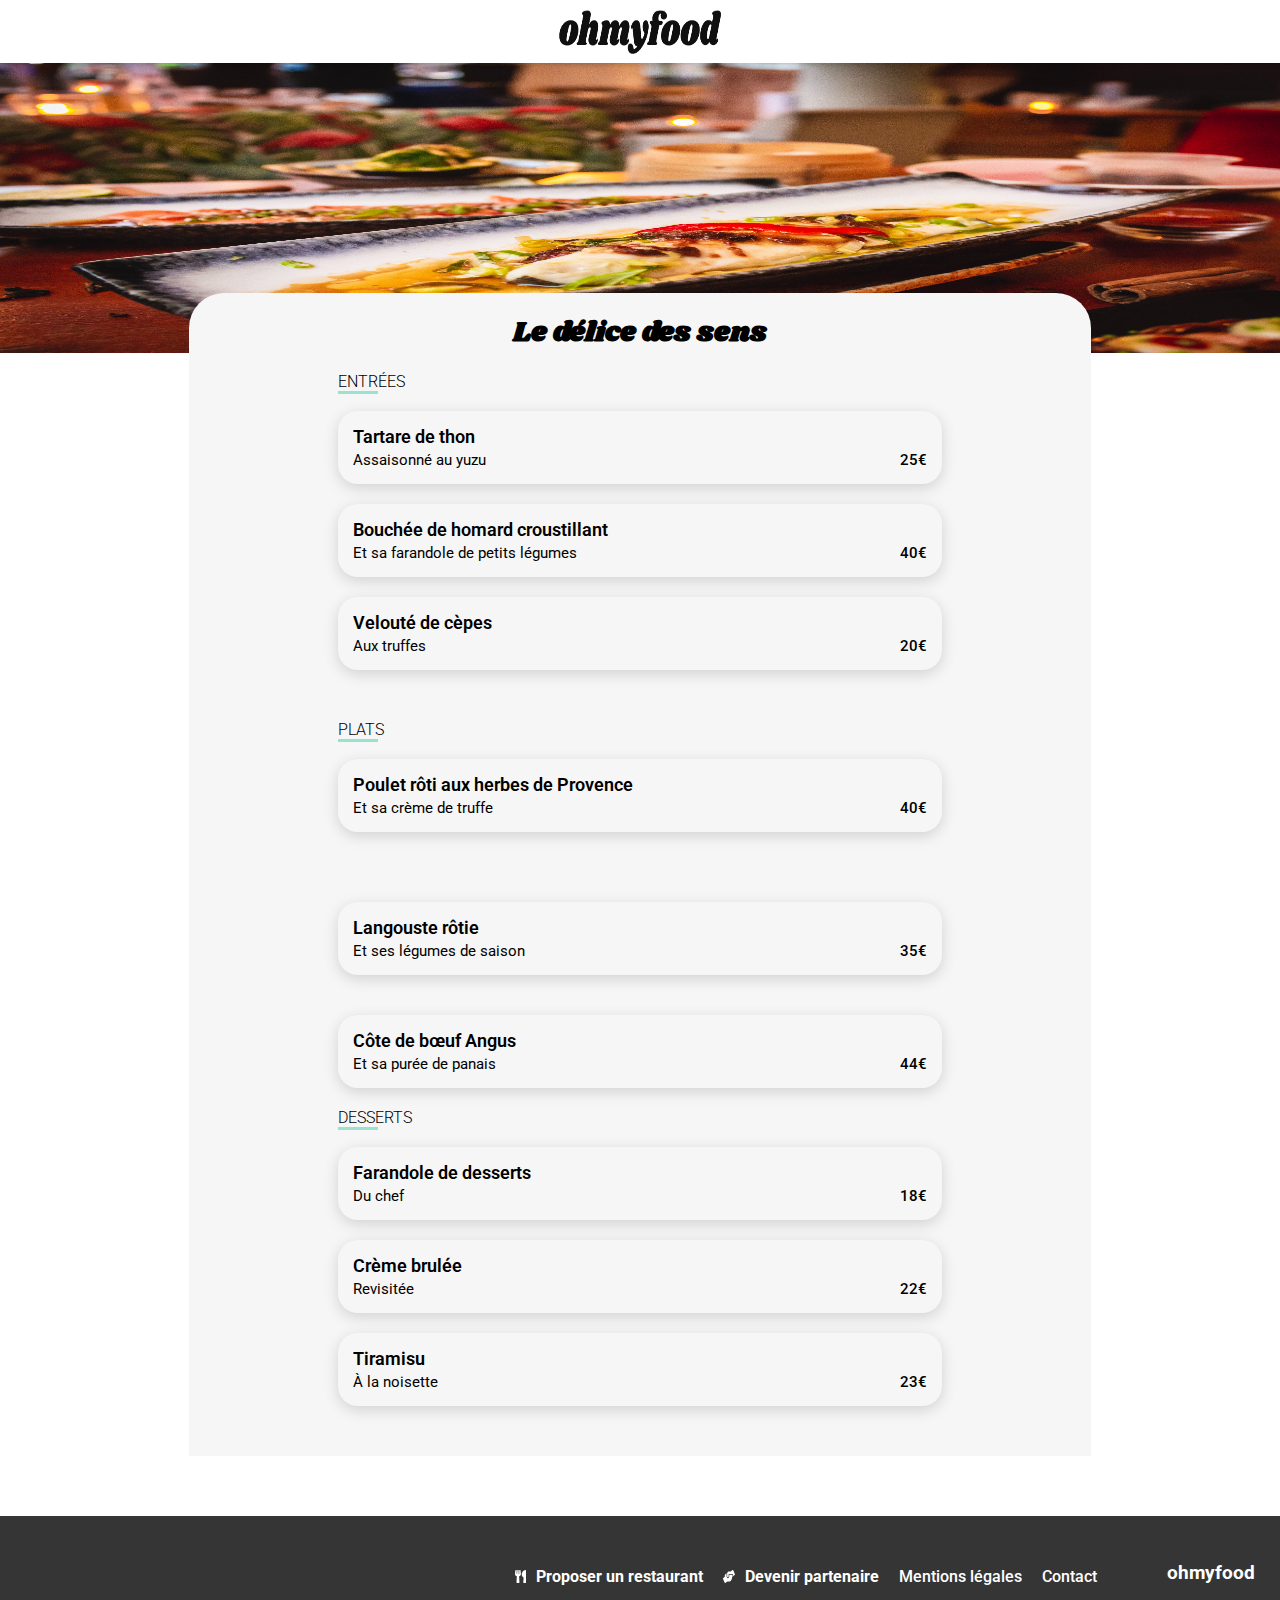
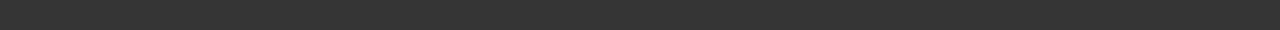
==== restaurants/delice.html @ f267571d "responsive retravaille" ====
<!DOCTYPE html>
<html lang="fr">
  <meta charset="UTF-8" />
  <meta name="viewport" content="width=device-width, initial-scale=1.0" />
  <link rel="preconnect" href="https://fonts.googleapis.com" />
  <link rel="preconnect" href="https://fonts.gstatic.com" crossorigin />
  <link
    href="https://fonts.googleapis.com/css2?family=Roboto:wght@300;400;700&display=swap"
    rel="stylesheet"
  />
  <link
    href="https://fonts.googleapis.com/css2?family=Inter:wght@700&display=swap"
    rel="stylesheet"
  />
  <link
    href="https://fonts.googleapis.com/css2?family=Shrikhand&display=swap"
    rel="stylesheet"
  />
  <link rel="stylesheet" href="https://cdnjs.cloudflare.com/ajax/libs/font-awesome/6.2.1/css/all.min.css" integrity="sha512-MV7K8+y+gLIBoVD59lQIYicR65iaqukzvf/nwasF0nqhPay5w/9lJmVM2hMDcnK1OnMGCdVK+iQrJ7lzPJQd1w==" crossorigin="anonymous" referrerpolicy="no-referrer" />
  <link rel="stylesheet" href="/sass/styles.css" />
  <title>Le délice des sens</title>

  <body>
    <div class="main-container">
      <header class="en-tete2">
        <a href="/index.html">
          <i class="fa-solid fa-arrow-left fa-sm"></i>
        </a>
        <img
          src="/Images-icones-textes/images/logo/ohmyfood.png"
          alt="Logo du site"
        />
      </header>


      <div class="localisation2">
        <img src="/Images-icones-textes/images/restaurants/louis-hansel-shotsoflouis-qNBGVyOCY8Q-unsplash.jpg" alt="belle assiete du menu"/>

      </div>

    

      <section class="fond-arrondi">
        <h1 class="gros-titre">
          Le délice des sens
          <i class="fa-regular fa-heart fa-sm coeur-vide"></i> 
          <i class="fa-solid fa-heart fa-sm coeur-rempli"></i> 
          
        </h1>
       
        <div class="entrees">
          <h2 class="menu">ENTRÉES</h2>
          <div class="rectangle2">
            <div class="sous-titre">
                Tartare de thon
            </div>
            <div class="description">
                Assaisonné au yuzu<span>25€</span>
            </div>
          </div>  
        

          <div class="rectangle2">
            <div class="sous-titre">
                Bouchée de homard croustillant
            </div>
            <div class="description">
                Et sa farandole de petits légumes<span>40€</span>
            </div>
          </div>
          

          <div class="rectangle2">
            <div class="sous-titre">
                Velouté de cèpes
            </div>
            <div class="description">
                Aux truffes<span>20€</span>
            </div>
          </div>
          
        </div>

          <div class="entrees">
            <h2 class="menu">PLATS</h2>
            <div class="rectangle2">
              <div class="sous-titre">
                Poulet rôti aux herbes de Provence
              </div>
                <div class="description">
                    Et sa crème de truffe<span>40€</span>
                </div>
              </div>
            </div>
      
            <div class="rectangle2">
              <div class="sous-titre">
                Langouste rôtie
              </div>
              <div class="description">
                Et ses légumes de saison<span>35€</span>
              </div>
            </div>
            
      
            <div class="rectangle2">
              <div class="sous-titre">
                Côte de bœuf Angus
              </div>
              <div class="description">
                Et sa purée de panais<span>44€</span>
              </div>
            </div>
                  
         


          <div class="entrees">
            <h2 class="menu">DESSERTS</h2>
            <div class="rectangle2">
              <div class="sous-titre">
                Farandole de desserts
              </div>
              <div class="description">
                Du chef<span>18€</span>
              </div>
            </div>
            
      
            <div class="rectangle2">
              <div class="sous-titre">
                Crème brulée
              </div>
              <div class="description">
                Revisitée<span>22€</span>
              </div>
            </div>
            
      
            <div class="rectangle2">
              <div class="sous-titre">
                Tiramisu
              </div>
              <div class="description">
                À la noisette<span>23€</span>
              </div>
            </div>
          </div>
      
          
      
      
      
        </section>
        <footer>
          <h3>ohmyfood</h3>
          <ul>
            <li>
              <img src="/Images-icones-textes/icones/couverts.svg">
              <b>Proposer un restaurant</b>
      
            </li>
            <li>
              <img src="/Images-icones-textes/icones/poigneeDeMain.svg">
            <b> Devenir partenaire</b>
            </li>
            <li>Mentions légales</li>
            <li>Contact</li>
      
          </ul>
        </footer>
    </div>
  
  </body>
</html>
---- sass/styles.css ----
.main-container {
  display: flex;
  width: 100%;
  box-sizing: border-box;
  flex-wrap: wrap;
  margin: 0px;
  padding: 0px;
  text-decoration: none;
}

body {
  display: flex;
  justify-content: center;
  margin: 0px;
  padding: 0px;
  text-decoration: none;
}

.en-tete {
  display: flex;
  align-items: center;
  height: 63px;
  width: 100%;
  position: relative;
  justify-content: center;
  box-shadow: 0px 2px 4px 0px rgba(0, 0, 0, 0.15);
}
.en-tete img {
  width: 162px;
  height: 44px;
  padding: 0px;
}

.localisation {
  display: flex;
  justify-content: center;
  align-items: center;
  height: 50px;
  width: 100%;
  background-color: #eaeaea;
  gap: 17px;
  font-size: 16px;
  font-weight: 500;
  font-family: "Roboto", sans-serif;
}
.localisation img {
  width: 12px;
  height: 16px;
  align-items: center;
}

.exploration {
  display: flex;
  justify-content: center;
  align-items: center;
  flex-direction: column;
  text-align: center;
  width: 100%;
  height: 290px;
  background-color: #f6f6f6;
  font-family: "Roboto", sans-serif;
}
.exploration h1 {
  font-size: 24px;
  font-weight: 700;
  font-family: "Roboto", sans-serif;
  margin: 0px;
}
.exploration p {
  font-size: 18px;
  margin-top: 15px;
  color: #353535;
  font-weight: 300;
}

.button {
  height: 50px;
  border-radius: 25px;
  background: linear-gradient(193deg, #9356DC -11.44%, #FF79DA 123.93%);
  color: white;
  font-size: 16px;
  font-style: normal;
  font-weight: 500;
  font-family: "Roboto", sans-serif;
  text-decoration: none;
  box-shadow: 0px 4px 10px 0px rgba(0, 0, 0, 0.25);
  display: flex;
  justify-content: center;
  align-items: center;
  width: 218px;
  margin-top: 16px;
  transition: background 2s;
}
.button:hover {
  background: linear-gradient(0deg, rgba(255, 255, 255, 0.15) 0%, rgba(255, 255, 255, 0.15) 100%), linear-gradient(201deg, #9356DC -5.2%, #FF79DA 110.74%);
}

.fonctionnement {
  display: flex;
  height: 375px;
  width: 100%;
  flex-direction: column;
  padding: 0px 30px;
  gap: 30px;
  position: relative;
}
.fonctionnement .fonctionnement.h1 {
  font-size: 24px;
  font-weight: 700;
  font-family: "Roboto", sans-serif;
  height: 30px;
}

.position {
  display: flex;
  flex-direction: column;
  left: 0px;
  position: relative;
}

.rectangle {
  display: flex;
  align-items: center;
  background-color: #f6f6f6;
  border-radius: 20px;
  box-shadow: 0px 4px 15px 0px rgba(0, 0, 0, 0.15);
  font-family: "Roboto", sans-serif;
  width: 100%;
  height: 72.4px;
  margin-bottom: 20px;
  box-sizing: border-box;
  margin-left: 0px;
  font-size: 16px;
  font-weight: 500;
}
.rectangle .pastille {
  display: flex;
  background: #9356dc;
  width: 24px;
  height: 24px;
  border-radius: 99px;
  color: #f6f6f6;
  font-family: "Roboto", sans-serif;
  font-size: 14px;
  font-weight: 500;
  align-items: center;
  justify-content: center;
  transform: translate(-10px, 0px);
}
.rectangle .petiteIcone {
  display: flex;
  margin: 0px 25px;
  gap: 25px;
}

.restaurant {
  background-color: #f6f6f6;
  width: 100%;
  padding: 0px 30px;
  flex-direction: column;
  display: flex;
  text-decoration: none;
}
.restaurant h1 {
  font-size: 24px;
  font-weight: 700;
  font-family: "Roboto", sans-serif;
}

.positionCadre {
  display: flex;
  justify-content: space-between;
  margin-bottom: 20px;
  flex-direction: column;
  gap: 30px;
}

.cadre {
  background-color: white;
  border-radius: 15px;
  width: 100%;
  height: 271px;
  position: relative;
}
.cadre img {
  width: 100%;
  height: 200px;
  border-top-left-radius: 20px;
  border-top-right-radius: 20px;
  object-fit: cover;
}
.cadre .conteneur {
  display: flex;
  flex-direction: column;
  width: 100%;
  margin-left: 20px;
  padding: 0px;
  text-decoration: none;
}
.cadre .conteneur .conteneurTitre {
  font-family: "Roboto", sans-serif;
  font-size: 18px;
  font-weight: 700;
  display: flex;
  margin: 0px;
  padding-top: 10px;
  width: 100%;
  text-decoration: none;
}
.cadre .conteneur .conteneurTexte {
  display: flex;
  margin: 0px;
  font-family: "Roboto", sans-serif;
  font-size: 17px;
  font-weight: 300;
}
.cadre .etiquette {
  display: flex;
  background-color: #99E2D0;
  color: #008766;
  font-family: "Roboto", sans-serif;
  font-size: 14px;
  font-weight: 500;
  width: 80px;
  height: 29px;
  box-shadow: 0px 2px 4px 0px rgba(0, 0, 0, 0.15);
  right: 12px;
  top: 12px;
  justify-content: center;
  align-items: center;
  position: absolute;
}

.i {
  position: absolute;
}

.fa-heart.fa-regular {
  color: #353535;
  position: relative;
  display: flex;
  justify-content: flex-end;
  align-items: center;
  top: 30px;
  right: 60px;
}

.fa-heart.fa-solid {
  color: rgb(255, 0, 183);
  position: relative;
  display: flex;
  justify-content: flex-end;
  align-items: center;
  top: 30px;
  right: 60px;
}

footer {
  background-color: #353535;
  width: 100%;
  color: white;
  font-family: "Roboto", sans-serif;
  padding: 0px 25px 22px 25px;
  display: flex;
  flex-direction: column;
  align-items: flex-start;
}

ul {
  list-style: none;
  padding-left: 0px;
  font-size: 16px;
  font-weight: 500;
  width: 100%;
  margin: 0px;
}

footer__h3 {
  font-family: "Shrikhand";
  font-size: 18px;
  font-weight: 400;
  width: 100%;
  margin-top: 15px;
  margin-bottom: 10px;
}

li {
  display: flex;
  padding-top: 7px;
  gap: 10px;
}

.localisation2 {
  display: flex;
  width: 100%;
}
.localisation2 img {
  height: 290px;
  width: 100%;
}

.en-tete2 {
  display: flex;
  align-items: center;
  justify-content: center;
  height: 63px;
  width: 100%;
  position: relative;
  box-shadow: 0px 2px 4px 0px rgba(0, 0, 0, 0.15);
}
.en-tete2 img {
  width: 162px;
  height: 44px;
  padding: 0px;
}

.fa-arrow-left {
  display: inline-flex;
  color: #353535;
  position: absolute;
  left: 25px;
}

.fond-arrondi {
  display: flex;
  flex-direction: column;
  justify-content: center;
  background-color: #f6f6f6;
  border-top-left-radius: 35px;
  border-top-right-radius: 35px;
  top: -60px;
  width: 100%;
  position: relative;
  padding: 0px 17px;
}
.fond-arrondi .gros-titre {
  display: flex;
  font-family: "Shrikhand", serif;
  font-size: 28px;
  flex-direction: row;
}

.entrees {
  margin-bottom: 30px;
}

.menu {
  color: black;
  font-family: "Roboto", sans-serif;
  font-size: 16px;
  font-weight: 300;
  display: inline;
  gap: 10px;
}
.menu::after {
  content: "";
  display: block;
  position: absolute;
  width: 40px;
  height: 3px;
  background: #99e2d0;
}

.sous-titre {
  font-family: "Roboto", sans-serif;
  font-size: 18px;
  font-weight: 600;
  text-overflow: ellipsis;
  white-space: nowrap;
  overflow: hidden;
}

.description {
  display: flex;
  text-overflow: ellipsis;
  white-space: nowrap;
  font-size: 15.043px;
  font-family: "Roboto", sans-serif;
  font-weight: 400;
  justify-content: space-between;
}
.description span {
  display: flex;
  font-weight: 500;
}

.rectangle2 {
  display: flex;
  background-color: #f6f6f6;
  border-radius: 20px;
  box-shadow: 0px 4px 15px 0px rgba(0, 0, 0, 0.15);
  font-family: "Roboto", sans-serif;
  width: 100%;
  height: 73px;
  margin-bottom: 20px;
  box-sizing: border-box;
  padding: 15px;
  flex-direction: column;
  margin-top: 20px;
  justify-content: space-between;
}
@media screen and (min-width: 768px) and (max-width: 1440px) {
  .rectangle2 {
    width: 604px;
  }
}
.rectangle2:active + .progress {
  transform: scaleX(1);
}

.progress {
  width: 100px;
  height: 73px;
  border: 1px solid black;
  color: #99E2D0;
  transform: scaleX(0);
}

/* test */
.rectangle3 {
  display: flex;
  background-color: #f6f6f6;
  border-radius: 20px;
  box-shadow: 0px 4px 15px 0px rgba(0, 0, 0, 0.15);
  font-family: "Roboto", sans-serif;
  width: 100%;
  height: 73px;
  margin-bottom: 20px;
  box-sizing: border-box;
  padding: 15px;
  flex-direction: column;
  margin-top: 20px;
  justify-content: space-between;
}
@media screen and (min-width: 768px) and (max-width: 1440px) {
  .rectangle3 {
    width: 604px;
  }
}

.progress {
  width: 100px;
  height: 73px;
  border: 1px solid black;
  color: #99E2D0;
}

.sous-titre2 {
  font-family: "Roboto", sans-serif;
  font-size: 18px;
  font-weight: 600;
  text-overflow: ellipsis;
  white-space: nowrap;
  overflow: hidden;
}

.description2 {
  display: flex;
  text-overflow: ellipsis;
  white-space: nowrap;
  font-size: 15.043px;
  font-family: "Roboto", sans-serif;
  font-weight: 400;
  justify-content: space-between;
}
.description2 span {
  display: flex;
  font-weight: 500;
}

/*..........Le responsive.............*/
@media screen and (min-width: 768px) {
  .exploration {
    height: 220px;
  }
  .fonctionnement {
    height: 298px;
    padding: 20px 80px;
    flex-direction: column;
  }
  .fonctionnement .fonctionnement.h1 {
    padding-left: 80px;
  }
  .position {
    flex-direction: row;
    gap: 50px;
    flex-wrap: nowrap;
    top: 120px;
    position: absolute;
    padding-left: 80px;
  }
  .petiteIcone {
    flex-wrap: nowrap;
  }
  .restaurant {
    padding: 0px 120px;
  }
  .positionCadre {
    flex-direction: row;
    flex-wrap: wrap;
    width: 100%;
    gap: 30px;
  }
  .cadre {
    width: 450px;
  }
  footer {
    height: 54px;
    flex-direction: row-reverse;
    padding: 30px 25px;
    justify-content: flex-end;
    align-items: center;
    gap: 50px;
  }
  ul {
    display: flex;
    justify-content: flex-end;
    align-content: stretch;
  }
  li {
    gap: 10px;
    justify-content: space-around;
    margin-right: 20px;
  }
}
@media screen and (min-width: 1201px) {
  .fonctionnement {
    height: 220px;
    padding: 20px 120px;
  }
  .rectangle {
    width: 360px;
  }
  .position {
    padding-left: 120px;
  }
}
/*_-_-_-_-_-_-_-_-_le responsive des restaurants_-_-_-_-_-_-_-_-*/
@media screen and (min-width: 768px) {
  .fond-arrondi {
    width: 1055px;
    margin: 0px 189px;
    align-items: center;
  }
}
/*-_-_-_-_-_-_-_-Loader_-_-_-_-_-_-_-_-_-_-_-_-_-_-_-_*/
.loader-container {
  border-radius: 5px;
  background: #333;
  width: 400px;
  height: 400px;
  margin: 100px auto 0;
  display: flex;
  justify-content: center;
  align-items: center;
}

.loader {
  display: block;
  position: absolute;
  width: 250px;
  height: 250px;
  border-radius: 50%;
  border: 7px solid transparent;
  border-top-color: #9356DC;
  animation: spin 2s linear infinite;
}

.loader::before, .loader::after {
  content: "";
  position: absolute;
  border-radius: 50%;
  border: 7px solid transparent;
}

.loader::before {
  top: 10px;
  left: 10px;
  right: 10px;
  bottom: 10px;
  border-top-color: #FF79DA;
  animation: spin 3s linear infinite;
}

.loader::after {
  top: 25px;
  left: 25px;
  right: 25px;
  bottom: 25px;
  border-top-color: #f6f6f6;
  animation: spin 1.5s linear infinite;
}

@keyframes spin {
  0% {
    transform: rotate(0deg);
  }
  100% {
    transform: rotate(360deg);
  }
}/*# sourceMappingURL=styles.css.map */
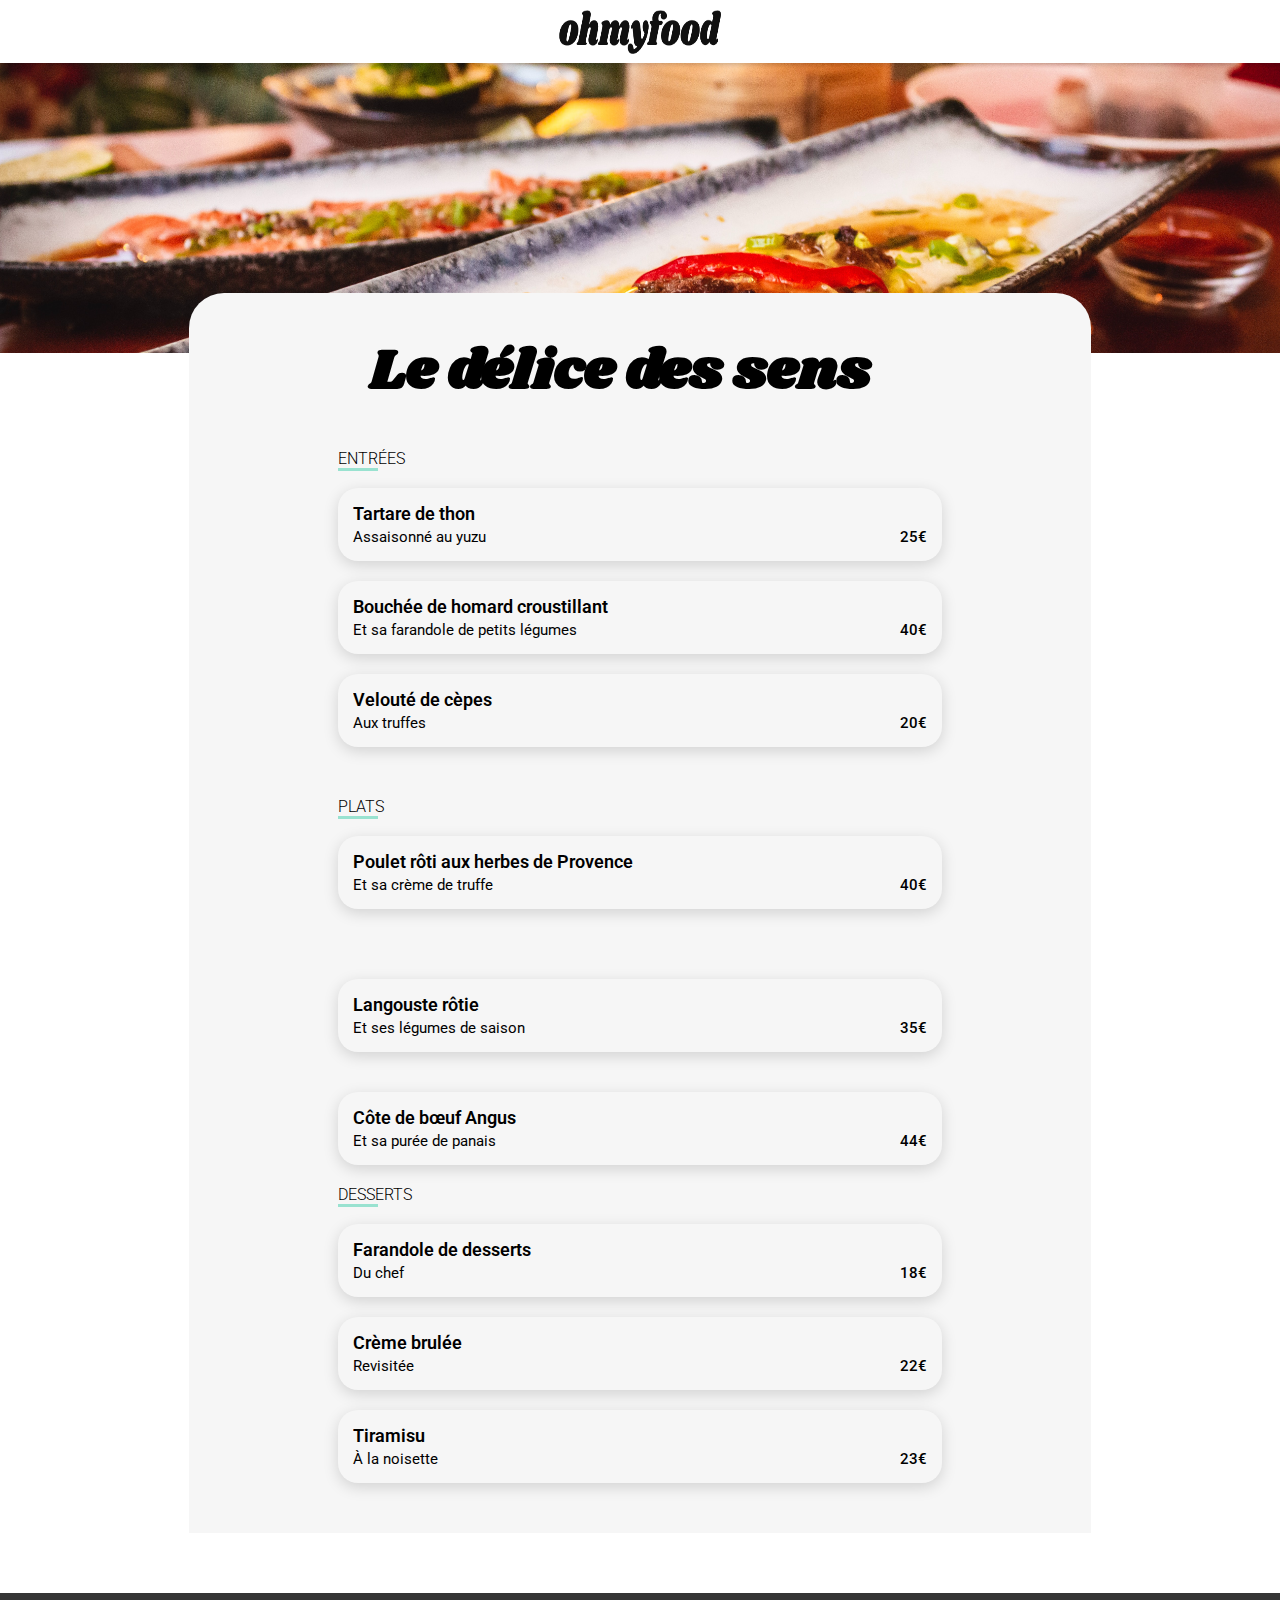
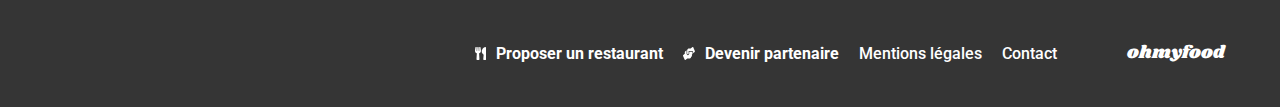
==== commit 69cff116: "loader fonctionne" ====
--- a/restaurants/delice.html
+++ b/restaurants/delice.html
@@ -17,7 +17,7 @@
     rel="stylesheet"
   />
   <link rel="stylesheet" href="https://cdnjs.cloudflare.com/ajax/libs/font-awesome/6.2.1/css/all.min.css" integrity="sha512-MV7K8+y+gLIBoVD59lQIYicR65iaqukzvf/nwasF0nqhPay5w/9lJmVM2hMDcnK1OnMGCdVK+iQrJ7lzPJQd1w==" crossorigin="anonymous" referrerpolicy="no-referrer" />
-  <link rel="stylesheet" href="/sass/styles.css" />
+  <link rel="stylesheet" href="../css/styles.css" />
   <title>Le délice des sens</title>
 
   <body>
@@ -41,12 +41,12 @@
     
 
       <section class="fond-arrondi">
-        <h1 class="gros-titre">
-          Le délice des sens
-          <i class="fa-regular fa-heart fa-sm coeur-vide"></i> 
-          <i class="fa-solid fa-heart fa-sm coeur-rempli"></i> 
-          
-        </h1>
+        
+        <div class="gros-titre">
+          <h1>Le délice des sens</h1>
+          <i class="fa-regular fa-heart fa-sm"></i> 
+          <i class="fa-solid fa-heart fa-sm"></i>          
+        </div>
        
         <div class="entrees">
           <h2 class="menu">ENTRÉES</h2>
--- a/css/styles.css
+++ b/css/styles.css
@@ -0,0 +1,655 @@
+@charset "UTF-8";
+.main-container {
+  display: flex;
+  width: 100%;
+  box-sizing: border-box;
+  flex-wrap: wrap;
+  margin: 0px;
+  padding: 0px;
+}
+
+body {
+  display: flex;
+  justify-content: center;
+  margin: 0px;
+  padding: 0px;
+}
+
+a {
+  text-decoration: none;
+}
+
+/*-_-_-_-_-_-_-_page d'accueil-_-_-_-_-_-_-_-_-_*/
+/********Section du logo********/
+.en-tete {
+  display: flex;
+  align-items: center;
+  height: 63px;
+  width: 100%;
+  position: relative;
+  justify-content: center;
+  box-shadow: 0px 2px 4px 0px rgba(0, 0, 0, 0.15);
+}
+.en-tete img {
+  width: 162px;
+  height: 44px;
+  padding: 0px;
+}
+
+/******Section de la localisation********/
+.localisation {
+  display: flex;
+  justify-content: center;
+  align-items: center;
+  height: 50px;
+  width: 100%;
+  background-color: #eaeaea;
+  gap: 17px;
+  font-size: 16px;
+  font-weight: 500;
+  font-family: "Roboto", sans-serif;
+}
+.localisation img {
+  width: 12px;
+  height: 16px;
+  align-items: center;
+}
+
+/******Section de la réservation des menu**********/
+.exploration {
+  display: flex;
+  justify-content: center;
+  align-items: center;
+  flex-direction: column;
+  text-align: center;
+  width: 100%;
+  height: 290px;
+  background-color: #f6f6f6;
+  font-family: "Roboto", sans-serif;
+}
+.exploration h1 {
+  font-size: 24px;
+  font-weight: 700;
+  font-family: "Roboto", sans-serif;
+  margin: 0px;
+}
+.exploration p {
+  font-size: 18px;
+  margin-top: 15px;
+  color: #353535;
+  font-weight: 300;
+}
+
+.button {
+  height: 50px;
+  border-radius: 25px;
+  background: linear-gradient(193deg, #9356DC -11.44%, #FF79DA 123.93%);
+  color: white;
+  font-size: 16px;
+  font-style: normal;
+  font-weight: 500;
+  font-family: "Roboto", sans-serif;
+  text-decoration: none;
+  box-shadow: 0px 4px 10px 0px rgba(0, 0, 0, 0.25);
+  display: flex;
+  justify-content: center;
+  align-items: center;
+  width: 218px;
+  margin-top: 16px;
+  transition: background 2s;
+}
+.button:hover {
+  background: linear-gradient(0deg, rgba(255, 255, 255, 0.15) 0%, rgba(255, 255, 255, 0.15) 100%), linear-gradient(201deg, #9356DC -5.2%, #FF79DA 110.74%);
+}
+
+/********Section pour le fonctionnement*********/
+.fonctionnement {
+  display: flex;
+  height: 375px;
+  width: 100%;
+  flex-direction: column;
+  padding: 0px 30px;
+  gap: 30px;
+  position: relative;
+}
+.fonctionnement .fonctionnement.h1 {
+  font-size: 24px;
+  font-weight: 700;
+  font-family: "Roboto", sans-serif;
+  height: 30px;
+}
+
+.position {
+  display: flex;
+  flex-direction: column;
+  left: 0px;
+  position: relative;
+}
+
+.rectangle {
+  display: flex;
+  align-items: center;
+  background-color: #f6f6f6;
+  border-radius: 20px;
+  box-shadow: 0px 4px 15px 0px rgba(0, 0, 0, 0.15);
+  font-family: "Roboto", sans-serif;
+  width: 100%;
+  height: 72.4px;
+  margin-bottom: 20px;
+  box-sizing: border-box;
+  margin-left: 0px;
+  font-size: 16px;
+  font-weight: 500;
+}
+.rectangle .pastille {
+  display: flex;
+  background: #9356dc;
+  width: 24px;
+  height: 24px;
+  border-radius: 99px;
+  color: #f6f6f6;
+  font-family: "Roboto", sans-serif;
+  font-size: 14px;
+  font-weight: 500;
+  align-items: center;
+  justify-content: center;
+  transform: translate(-10px, 0px);
+}
+.rectangle .petiteIcone {
+  display: flex;
+  margin: 0px 25px;
+  gap: 25px;
+}
+
+/******Section de la presentation des différents restaurants***********/
+.restaurant {
+  background-color: #f6f6f6;
+  width: 100%;
+  padding: 0px 30px;
+  flex-direction: column;
+  display: flex;
+  text-decoration: none;
+  justify-items: center;
+}
+.restaurant h1 {
+  font-size: 24px;
+  font-weight: 700;
+  font-family: "Roboto", sans-serif;
+}
+
+.positionCadre {
+  display: flex;
+  justify-content: space-between;
+  margin-bottom: 20px;
+  flex-direction: column;
+  gap: 30px;
+}
+
+.cadre {
+  background-color: white;
+  border-radius: 15px;
+  width: 100%;
+  height: 271px;
+  position: relative;
+  justify-content: center;
+}
+.cadre img {
+  width: 100%;
+  height: 200px;
+  border-top-left-radius: 20px;
+  border-top-right-radius: 20px;
+  object-fit: cover;
+}
+.cadre .conteneur {
+  display: flex;
+  flex-direction: column;
+  width: 100%;
+  margin-left: 20px;
+  padding: 0px;
+  text-decoration: none;
+}
+.cadre .conteneur .conteneurTitre {
+  font-family: "Roboto", sans-serif;
+  font-size: 18px;
+  font-weight: 700;
+  display: flex;
+  margin: 0px;
+  padding-top: 10px;
+  width: 100%;
+  text-decoration: none;
+}
+.cadre .conteneur .conteneurTexte {
+  display: flex;
+  margin: 0px;
+  font-family: "Roboto", sans-serif;
+  font-size: 17px;
+  font-weight: 300;
+}
+.cadre .etiquette {
+  display: flex;
+  background-color: #99E2D0;
+  color: #008766;
+  font-family: "Roboto", sans-serif;
+  font-size: 14px;
+  font-weight: 500;
+  width: 80px;
+  height: 29px;
+  box-shadow: 0px 2px 4px 0px rgba(0, 0, 0, 0.15);
+  right: 12px;
+  top: 12px;
+  justify-content: center;
+  align-items: center;
+  position: absolute;
+}
+
+.fa-heart.fa-regular {
+  color: #353535;
+  position: relative;
+  display: flex;
+  justify-content: flex-end;
+  align-items: center;
+  top: 30px;
+  right: 60px;
+}
+
+.fa-heart.fa-solid {
+  position: relative;
+  display: flex;
+  justify-content: flex-end;
+  align-items: center;
+  top: 30px;
+  right: 60px;
+  opacity: 0;
+  transition: all 2s;
+}
+.fa-heart.fa-solid:hover {
+  opacity: 1;
+  color: transparent;
+  background-clip: text;
+}
+
+/*****************************Pied de page************************************/
+footer {
+  background-color: #353535;
+  width: 100%;
+  color: white;
+  font-family: "Roboto", sans-serif;
+  padding: 0px 25px 22px 25px;
+  display: flex;
+  flex-direction: column;
+  align-items: flex-start;
+}
+footer h3 {
+  font-family: "Shrikhand", serif;
+  font-size: 18px;
+  font-weight: 400;
+  width: 100%;
+  margin-top: 15px;
+  margin-bottom: 10px;
+}
+
+ul {
+  list-style: none;
+  padding-left: 0px;
+  font-size: 16px;
+  font-weight: 500;
+  width: 100%;
+  margin: 0px;
+}
+
+li {
+  display: flex;
+  padding-top: 7px;
+  gap: 10px;
+}
+
+/* -_-_-_-_-_ Les pages des restaurants _-_-_-_-_-_-_-_-_*/
+.localisation2 {
+  display: flex;
+  width: 100%;
+}
+.localisation2 img {
+  height: 290px;
+  width: 100%;
+  object-fit: cover;
+}
+
+.en-tete2 {
+  display: flex;
+  align-items: center;
+  justify-content: center;
+  height: 63px;
+  width: 100%;
+  position: relative;
+  box-shadow: 0px 2px 4px 0px rgba(0, 0, 0, 0.15);
+}
+.en-tete2 img {
+  width: 162px;
+  height: 44px;
+  padding: 0px;
+}
+
+.fa-arrow-left {
+  display: inline-flex;
+  color: #353535;
+  position: absolute;
+  left: 25px;
+}
+
+.fond-arrondi {
+  display: flex;
+  flex-direction: column;
+  justify-content: center;
+  background-color: #f6f6f6;
+  border-top-left-radius: 35px;
+  border-top-right-radius: 35px;
+  top: -60px;
+  width: 100%;
+  position: relative;
+  padding: 0px 17px;
+}
+
+.gros-titre {
+  display: flex;
+  font-family: "Shrikhand", serif;
+  font-size: 28px;
+  flex-direction: row;
+  align-items: center;
+  gap: 20px;
+}
+.gros-titre .fa-heart.fa-regular {
+  color: #353535;
+  position: relative;
+  display: flex;
+  justify-content: flex-end;
+  align-items: center;
+  top: 0px;
+  right: 0px;
+}
+.gros-titre .fa-heart.fa-solid {
+  position: relative;
+  display: flex;
+  top: 0px;
+  right: 44px;
+  opacity: 0;
+  transition: all 1s;
+}
+.gros-titre .fa-heart.fa-solid:hover {
+  opacity: 1;
+  background-image: linear-gradient(193deg, #9356DC 50%, #FF79DA 50%);
+  background-clip: text;
+}
+
+.entrees {
+  margin-bottom: 30px;
+}
+
+.menu {
+  color: black;
+  font-family: "Roboto", sans-serif;
+  font-size: 16px;
+  font-weight: 300;
+  display: inline;
+  gap: 10px;
+}
+.menu::after {
+  content: "";
+  display: block;
+  position: absolute;
+  width: 40px;
+  height: 3px;
+  background: #99e2d0;
+}
+
+.sous-titre {
+  font-family: "Roboto", sans-serif;
+  font-size: 18px;
+  font-weight: 600;
+  text-overflow: ellipsis;
+  white-space: nowrap;
+  overflow: hidden;
+}
+
+.description {
+  display: flex;
+  text-overflow: ellipsis;
+  white-space: nowrap;
+  font-size: 15.043px;
+  font-family: "Roboto", sans-serif;
+  font-weight: 400;
+  justify-content: space-between;
+}
+.description span {
+  display: flex;
+  font-weight: 500;
+}
+
+.rectangle2 {
+  display: flex;
+  background-color: #f6f6f6;
+  border-radius: 20px;
+  box-shadow: 0px 4px 15px 0px rgba(0, 0, 0, 0.15);
+  font-family: "Roboto", sans-serif;
+  width: 100%;
+  height: 73px;
+  margin-bottom: 20px;
+  box-sizing: border-box;
+  padding: 15px;
+  flex-direction: column;
+  margin-top: 20px;
+  justify-content: space-between;
+}
+.rectangle2:active + .progress {
+  transform: scaleX(1);
+}
+
+.progress {
+  width: 100px;
+  height: 73px;
+  border: 1px solid black;
+  color: #99E2D0;
+  transform: scaleX(0);
+}
+
+/* test */
+.rectangle3 {
+  display: flex;
+  background-color: #f6f6f6;
+  border-radius: 20px;
+  box-shadow: 0px 4px 15px 0px rgba(0, 0, 0, 0.15);
+  font-family: "Roboto", sans-serif;
+  width: 100%;
+  height: 73px;
+  margin-bottom: 20px;
+  box-sizing: border-box;
+  padding: 15px;
+  flex-direction: column;
+  margin-top: 20px;
+  justify-content: space-between;
+}
+@media screen and (min-width: 768px) and (max-width: 1440px) {
+  .rectangle3 {
+    width: 604px;
+  }
+}
+
+.progress {
+  width: 100px;
+  height: 73px;
+  border: 1px solid black;
+  color: #99E2D0;
+}
+
+.sous-titre2 {
+  font-family: "Roboto", sans-serif;
+  font-size: 18px;
+  font-weight: 600;
+  text-overflow: ellipsis;
+  white-space: nowrap;
+  overflow: hidden;
+}
+
+.description2 {
+  display: flex;
+  text-overflow: ellipsis;
+  white-space: nowrap;
+  font-size: 15.043px;
+  font-family: "Roboto", sans-serif;
+  font-weight: 400;
+  justify-content: space-between;
+}
+.description2 span {
+  display: flex;
+  font-weight: 500;
+}
+
+/*.....................Le responsive de le pade d'accueil.............................*/
+@media screen and (min-width: 768px) {
+  .exploration {
+    height: 220px;
+  }
+  .fonctionnement {
+    height: 298px;
+    padding: 20px 80px;
+    flex-direction: column;
+  }
+  .fonctionnement .fonctionnement.h1 {
+    padding-left: 80px;
+  }
+  .position {
+    flex-direction: row;
+    gap: 50px;
+    flex-wrap: nowrap;
+    top: 120px;
+    position: absolute;
+    padding-left: 80px;
+  }
+  .petiteIcone {
+    flex-wrap: nowrap;
+  }
+  .restaurant {
+    padding: 0px 120px;
+  }
+  .positionCadre {
+    flex-direction: row;
+    flex-wrap: wrap;
+    width: 100%;
+    gap: 30px;
+  }
+  .cadre {
+    width: 590px;
+  }
+  footer {
+    height: 54px;
+    flex-direction: row-reverse;
+    padding: 30px 25px;
+    justify-content: flex-end;
+    align-items: center;
+    gap: 50px;
+  }
+  footer h3 {
+    width: 150px;
+  }
+  ul {
+    display: flex;
+    justify-content: flex-end;
+    align-content: stretch;
+  }
+  li {
+    gap: 10px;
+    justify-content: space-around;
+    margin-right: 20px;
+  }
+}
+@media screen and (min-width: 1201px) {
+  .fonctionnement {
+    height: 220px;
+    padding: 20px 120px;
+  }
+  .fonctionnement .fonctionnement.h1 {
+    padding-left: 120px;
+  }
+  .rectangle {
+    width: 360px;
+  }
+  .position {
+    padding-left: 120px;
+  }
+}
+/*_-_-_-_-_-_-_-_-_le responsive des restaurants_-_-_-_-_-_-_-_-*/
+@media screen and (min-width: 768px) {
+  .fond-arrondi {
+    width: 1055px;
+    margin: 0px 189px;
+    align-items: center;
+  }
+  .rectangle2 {
+    width: 604px;
+  }
+}
+/*-_-_-_-_-_-_-_-Loader_-_-_-_-_-_-_-_-_-_-_-_-_-_-_-_*/
+.loader-container {
+  border-radius: 5px;
+  background: #333;
+  width: 100vw;
+  height: 100vh;
+  display: flex;
+  justify-content: center;
+  align-items: center;
+  position: fixed;
+  z-index: 1;
+  opacity: 0.99;
+  animation: stop-loader 0.5s 2s forwards;
+}
+
+.loader {
+  display: block;
+  position: absolute;
+  width: 250px;
+  height: 250px;
+  border-radius: 50%;
+  border: 7px solid transparent;
+  border-top-color: #9356DC;
+  animation: spin 2s linear infinite;
+}
+
+.loader::before, .loader::after {
+  content: "";
+  position: absolute;
+  border-radius: 50%;
+  border: 7px solid transparent;
+}
+
+.loader::before {
+  top: 10px;
+  left: 10px;
+  right: 10px;
+  bottom: 10px;
+  border-top-color: #99E2D0;
+  animation: spin 3s linear infinite;
+}
+
+.loader::after {
+  top: 25px;
+  left: 25px;
+  right: 25px;
+  bottom: 25px;
+  border-top-color: #f6f6f6;
+  animation: spin 1.5s linear infinite;
+}
+
+@keyframes spin {
+  0% {
+    transform: rotate(0deg);
+  }
+  100% {
+    transform: rotate(360deg);
+  }
+}
+@keyframes stop-loader {
+  to {
+    transform: scale(0);
+  }
+}
+
+/*# sourceMappingURL=styles.css.map */
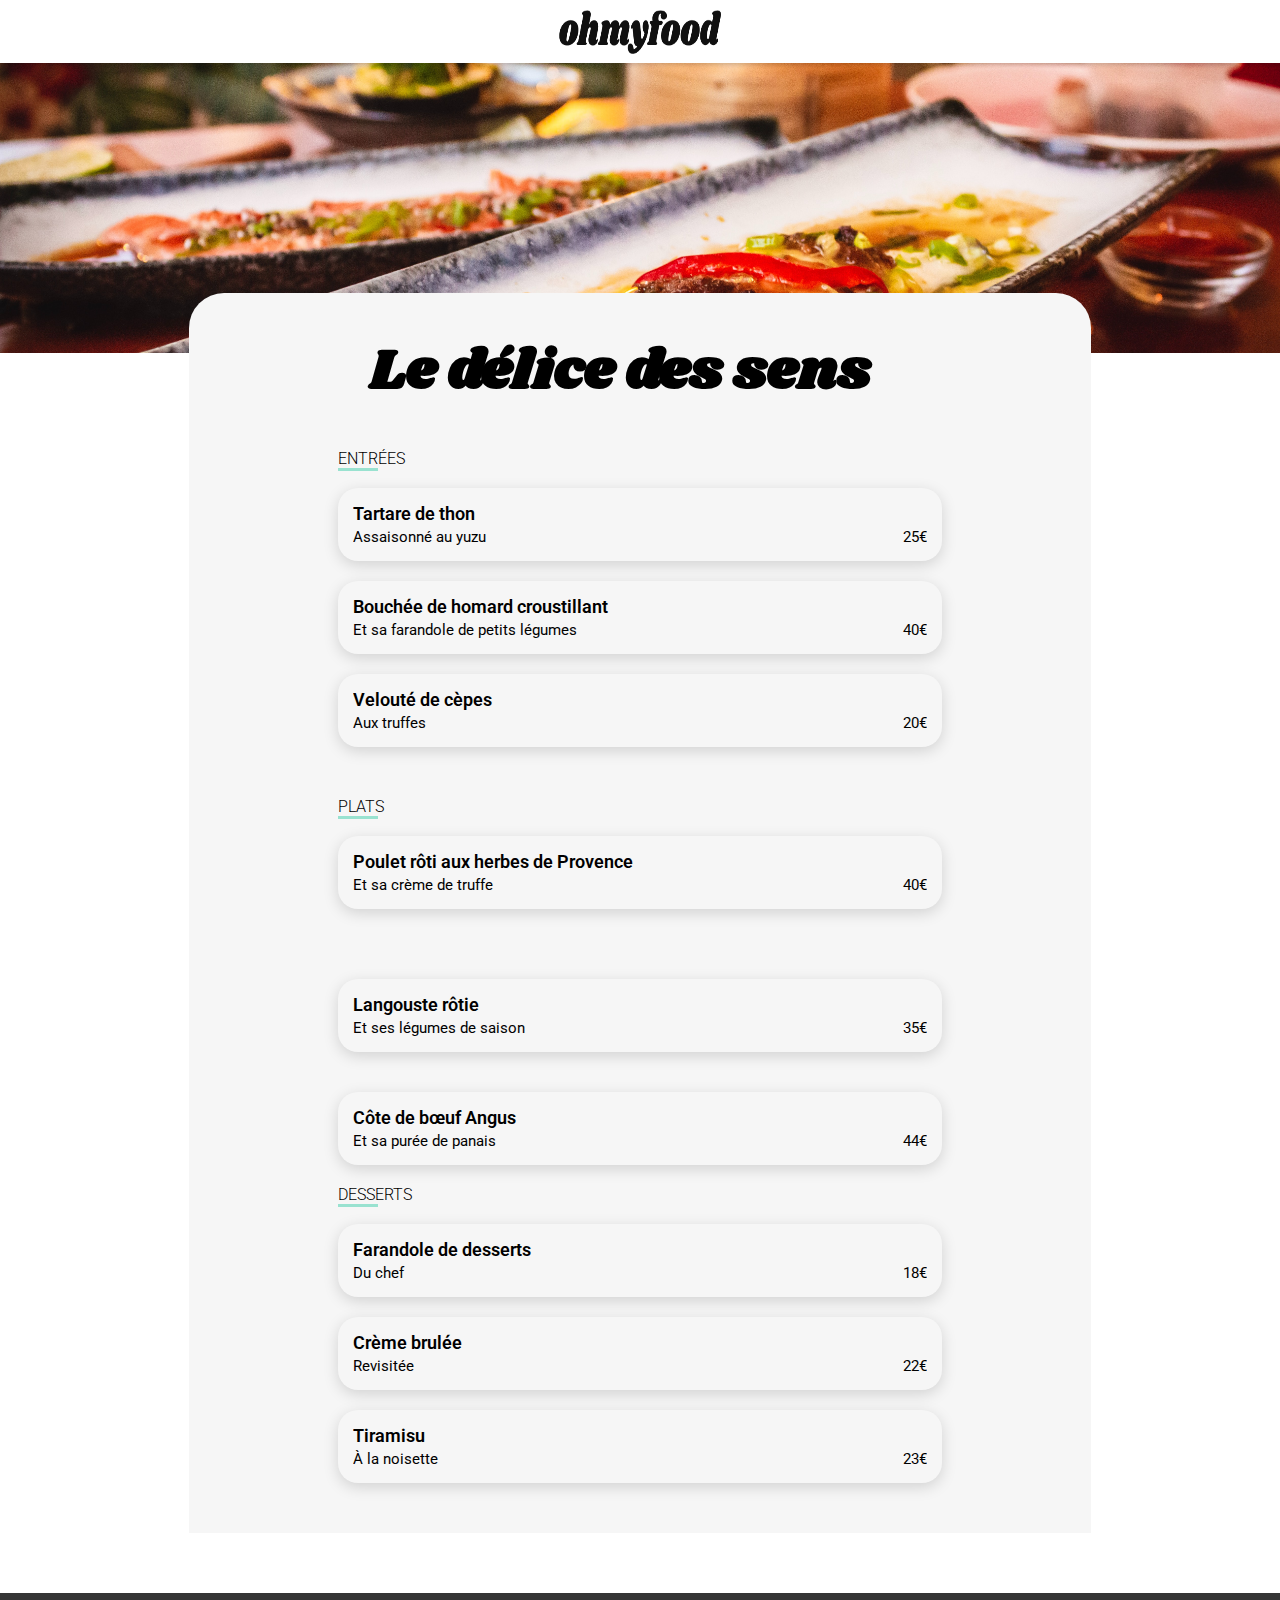
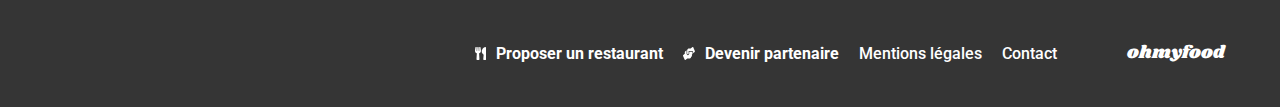
==== commit 0d612144: "correction du chemin des images pour un bon affichage sur firefix" ====
--- a/restaurants/delice.html
+++ b/restaurants/delice.html
@@ -23,18 +23,18 @@
   <body>
     <div class="main-container">
       <header class="en-tete2">
-        <a href="/index.html">
+        <a href="../index.html">
           <i class="fa-solid fa-arrow-left fa-sm"></i>
         </a>
         <img
-          src="/Images-icones-textes/images/logo/ohmyfood.png"
+          src="../Images-icones-textes/images/logo/ohmyfood.png"
           alt="Logo du site"
         />
       </header>
 
 
       <div class="localisation2">
-        <img src="/Images-icones-textes/images/restaurants/louis-hansel-shotsoflouis-qNBGVyOCY8Q-unsplash.jpg" alt="belle assiete du menu"/>
+        <img src="../Images-icones-textes/images/restaurants/louis-hansel-shotsoflouis-qNBGVyOCY8Q-unsplash.jpg" alt="belle assiete du menu"/>
 
       </div>
 
--- a/css/styles.css
+++ b/css/styles.css
@@ -204,8 +204,7 @@
   display: flex;
   flex-direction: column;
   width: 100%;
-  margin-left: 20px;
-  padding: 0px;
+  padding-left: 20px;
   text-decoration: none;
 }
 .cadre .conteneur .conteneurTitre {
@@ -376,7 +375,7 @@
 }
 .gros-titre .fa-heart.fa-solid:hover {
   opacity: 1;
-  background-image: linear-gradient(193deg, #9356DC 50%, #FF79DA 50%);
+  color: #99E2D0;
   background-clip: text;
 }
 
@@ -408,6 +407,8 @@
   text-overflow: ellipsis;
   white-space: nowrap;
   overflow: hidden;
+  display: flex;
+  text-overflow: ellipsis;
 }
 
 .description {
@@ -418,10 +419,7 @@
   font-family: "Roboto", sans-serif;
   font-weight: 400;
   justify-content: space-between;
-}
-.description span {
-  display: flex;
-  font-weight: 500;
+  overflow: hidden;
 }
 
 .rectangle2 {
@@ -439,19 +437,8 @@
   margin-top: 20px;
   justify-content: space-between;
 }
-.rectangle2:active + .progress {
-  transform: scaleX(1);
-}
-
-.progress {
-  width: 100px;
-  height: 73px;
-  border: 1px solid black;
-  color: #99E2D0;
-  transform: scaleX(0);
-}
-
-/* test */
+
+/********* test *********/
 .rectangle3 {
   display: flex;
   background-color: #f6f6f6;
@@ -462,22 +449,57 @@
   height: 73px;
   margin-bottom: 20px;
   box-sizing: border-box;
-  padding: 15px;
-  flex-direction: column;
+  padding: 10px;
   margin-top: 20px;
   justify-content: space-between;
-}
-@media screen and (min-width: 768px) and (max-width: 1440px) {
-  .rectangle3 {
-    width: 604px;
-  }
+  overflow: hidden;
+  white-space: nowrap;
+}
+.rectangle3:hover .progress {
+  animation: progress 2s ease forwards;
+  cursor: pointer;
+}
+.rectangle3 span {
+  display: flex;
+  font-weight: 600;
+  width: 30px;
+  padding: 0px 2px;
+  align-items: flex-end;
+  padding-bottom: 12px;
 }
 
 .progress {
-  width: 100px;
+  display: flex;
+  justify-content: center;
+  align-items: center;
+  width: 150px;
   height: 73px;
-  border: 1px solid black;
-  color: #99E2D0;
+  color: white;
+  background-color: #99E2D0;
+  right: -10px;
+  position: relative;
+  border-top-right-radius: 20px;
+  border-bottom-right-radius: 20px;
+  top: -10px;
+}
+
+@keyframes progress {
+  from {
+    right: -252px;
+  }
+  to {
+    right: -10px;
+  }
+}
+.description2 {
+  display: flex;
+  text-overflow: ellipsis;
+  white-space: nowrap;
+  font-size: 15.043px;
+  font-family: "Roboto", sans-serif;
+  font-weight: 400;
+  justify-content: space-between;
+  overflow: hidden;
 }
 
 .sous-titre2 {
@@ -487,20 +509,7 @@
   text-overflow: ellipsis;
   white-space: nowrap;
   overflow: hidden;
-}
-
-.description2 {
-  display: flex;
-  text-overflow: ellipsis;
-  white-space: nowrap;
-  font-size: 15.043px;
-  font-family: "Roboto", sans-serif;
-  font-weight: 400;
-  justify-content: space-between;
-}
-.description2 span {
-  display: flex;
-  font-weight: 500;
+  display: flex;
 }
 
 /*.....................Le responsive de le pade d'accueil.............................*/
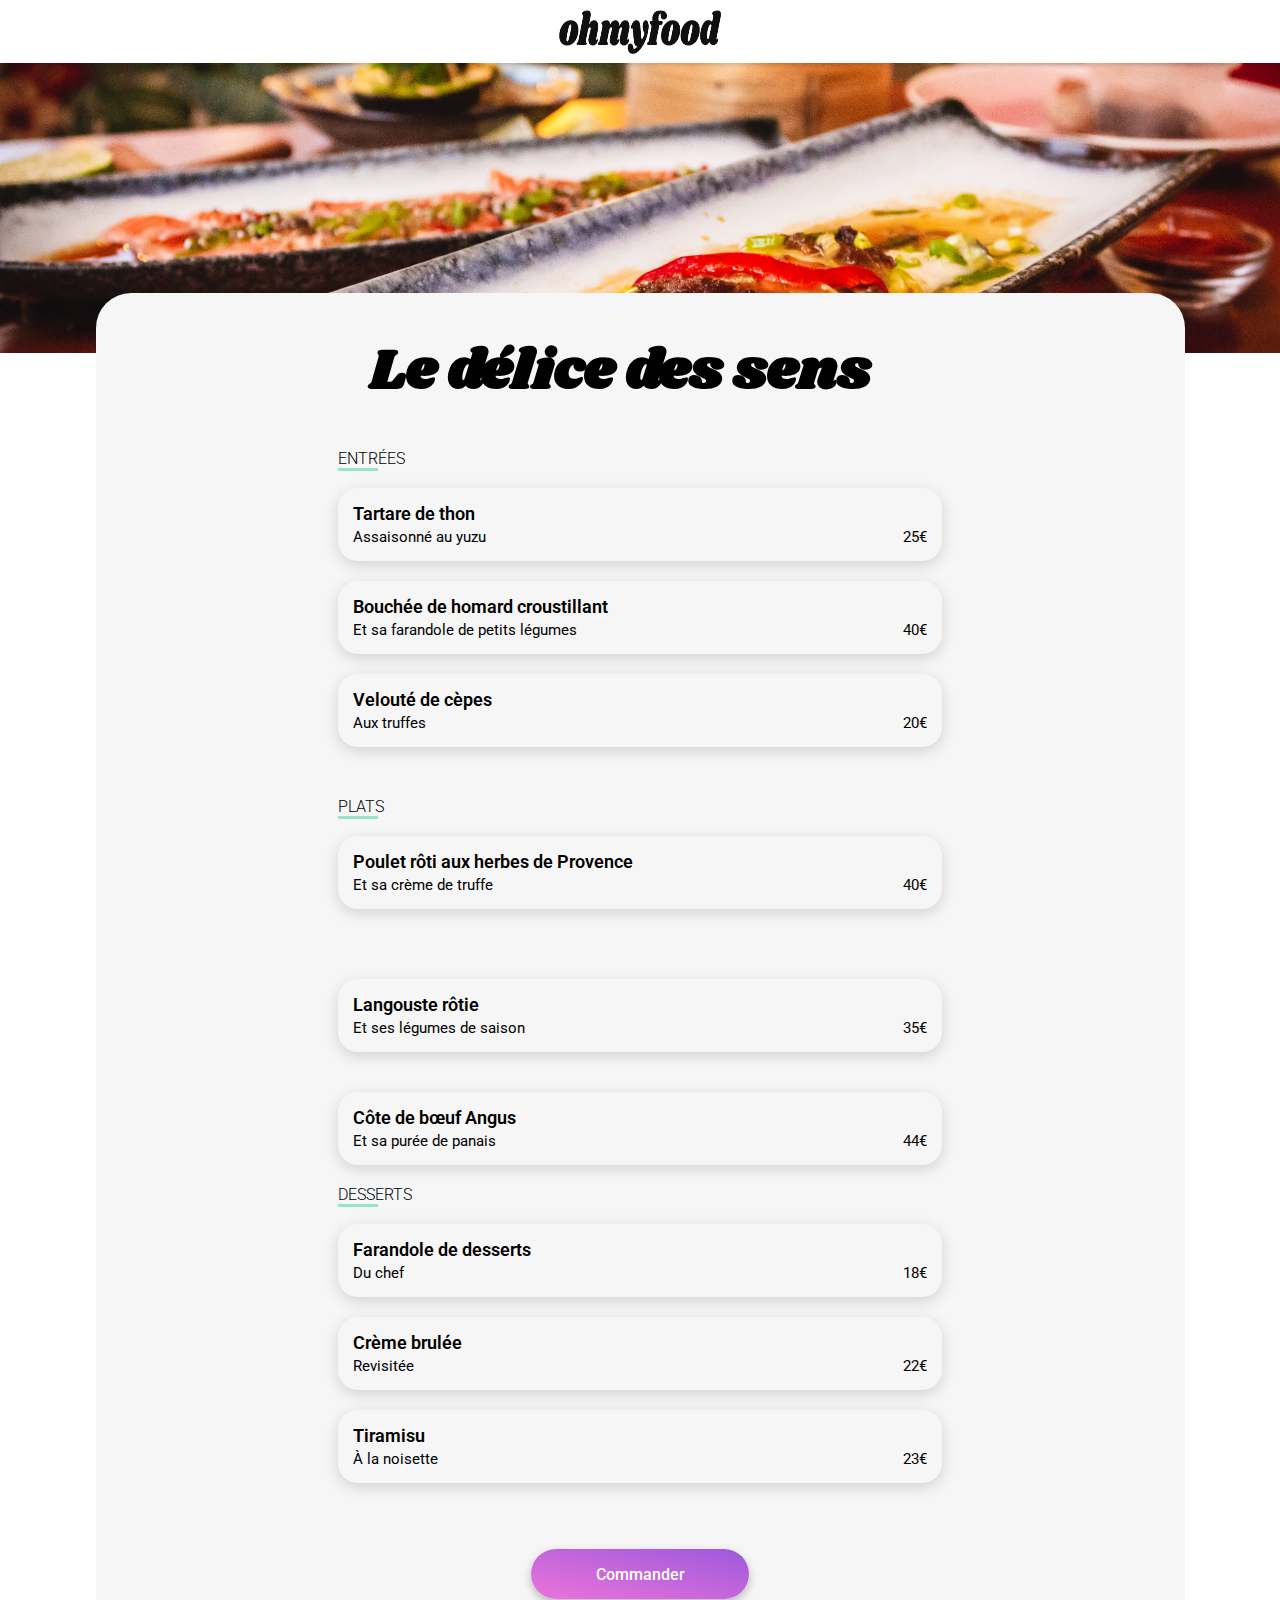
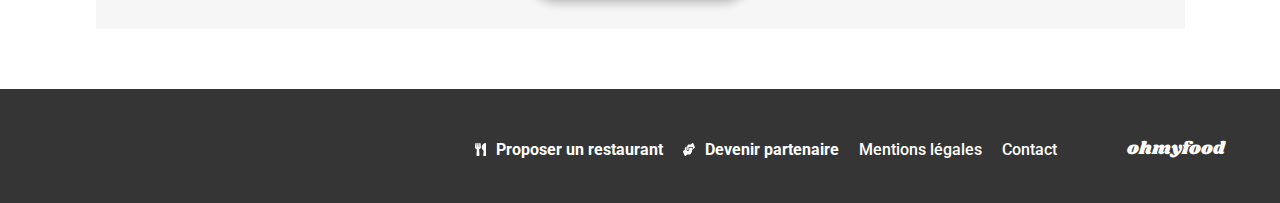
==== commit bcd5dea0: "test du lanim menu" ====
--- a/restaurants/delice.html
+++ b/restaurants/delice.html
@@ -21,10 +21,10 @@
   <title>Le délice des sens</title>
 
   <body>
-    <div class="main-container">
+    <div class="main-container2">
       <header class="en-tete2">
         <a href="../index.html">
-          <i class="fa-solid fa-arrow-left fa-sm"></i>
+          <i class="fa-solid fa-arrow-left fa-sm fleche"></i>
         </a>
         <img
           src="../Images-icones-textes/images/logo/ohmyfood.png"
@@ -148,7 +148,9 @@
           </div>
       
           
-      
+          <div class="positionBtnCmd">
+            <a href="#" class="button2">Commander</a>
+          </div>
       
       
         </section>
--- a/css/styles.css
+++ b/css/styles.css
@@ -15,11 +15,6 @@
   padding: 0px;
 }
 
-a {
-  text-decoration: none;
-}
-
-/*-_-_-_-_-_-_-_page d'accueil-_-_-_-_-_-_-_-_-_*/
 /********Section du logo********/
 .en-tete {
   display: flex;
@@ -66,6 +61,7 @@
   height: 290px;
   background-color: #f6f6f6;
   font-family: "Roboto", sans-serif;
+  padding: 0px 10px;
 }
 .exploration h1 {
   font-size: 24px;
@@ -101,29 +97,45 @@
 .button:hover {
   background: linear-gradient(0deg, rgba(255, 255, 255, 0.15) 0%, rgba(255, 255, 255, 0.15) 100%), linear-gradient(201deg, #9356DC -5.2%, #FF79DA 110.74%);
 }
+.button .button a {
+  text-decoration: none;
+}
+.button .butoon a:visited {
+  text-decoration: none;
+  color: inherit;
+}
 
 /********Section pour le fonctionnement*********/
+.position-total {
+  display: flex;
+  justify-content: center;
+  flex-wrap: wrap;
+}
+
 .fonctionnement {
   display: flex;
-  height: 375px;
-  width: 100%;
-  flex-direction: column;
-  padding: 0px 30px;
+  width: 100%;
+  flex-direction: column;
+  padding: 30px 30px;
   gap: 30px;
   position: relative;
-}
-.fonctionnement .fonctionnement.h1 {
+  justify-content: center;
+}
+.fonctionnement h1 {
   font-size: 24px;
   font-weight: 700;
   font-family: "Roboto", sans-serif;
   height: 30px;
-}
-
-.position {
+  width: 100%;
+}
+
+.position-rectangle {
   display: flex;
   flex-direction: column;
   left: 0px;
   position: relative;
+  justify-content: center;
+  width: 100%;
 }
 
 .rectangle {
@@ -157,15 +169,15 @@
 }
 .rectangle .petiteIcone {
   display: flex;
-  margin: 0px 25px;
-  gap: 25px;
+  margin: 0px 15px;
+  gap: 20px;
 }
 
 /******Section de la presentation des différents restaurants***********/
 .restaurant {
   background-color: #f6f6f6;
   width: 100%;
-  padding: 0px 30px;
+  padding: 30px 30px 40px 30px;
   flex-direction: column;
   display: flex;
   text-decoration: none;
@@ -175,6 +187,7 @@
   font-size: 24px;
   font-weight: 700;
   font-family: "Roboto", sans-serif;
+  display: flex;
 }
 
 .positionCadre {
@@ -183,12 +196,12 @@
   margin-bottom: 20px;
   flex-direction: column;
   gap: 30px;
+  width: 100%;
 }
 
 .cadre {
   background-color: white;
   border-radius: 15px;
-  width: 100%;
   height: 271px;
   position: relative;
   justify-content: center;
@@ -241,6 +254,15 @@
   position: absolute;
 }
 
+.positionCadre a {
+  text-decoration: none;
+}
+
+.positionCadre a:visited {
+  text-decoration: none;
+  color: inherit;
+}
+
 .fa-heart.fa-regular {
   color: #353535;
   position: relative;
@@ -251,7 +273,7 @@
   right: 60px;
 }
 
-.fa-heart.fa-solid {
+.coeur-rempli {
   position: relative;
   display: flex;
   justify-content: flex-end;
@@ -261,9 +283,10 @@
   opacity: 0;
   transition: all 2s;
 }
-.fa-heart.fa-solid:hover {
+.coeur-rempli:hover {
   opacity: 1;
   color: transparent;
+  background-image: linear-gradient(#9356DC, #FF79DA);
   background-clip: text;
 }
 
@@ -302,251 +325,44 @@
   gap: 10px;
 }
 
-/* -_-_-_-_-_ Les pages des restaurants _-_-_-_-_-_-_-_-_*/
-.localisation2 {
-  display: flex;
-  width: 100%;
-}
-.localisation2 img {
-  height: 290px;
-  width: 100%;
-  object-fit: cover;
-}
-
-.en-tete2 {
-  display: flex;
-  align-items: center;
-  justify-content: center;
-  height: 63px;
-  width: 100%;
-  position: relative;
-  box-shadow: 0px 2px 4px 0px rgba(0, 0, 0, 0.15);
-}
-.en-tete2 img {
-  width: 162px;
-  height: 44px;
-  padding: 0px;
-}
-
-.fa-arrow-left {
-  display: inline-flex;
-  color: #353535;
-  position: absolute;
-  left: 25px;
-}
-
-.fond-arrondi {
-  display: flex;
-  flex-direction: column;
-  justify-content: center;
-  background-color: #f6f6f6;
-  border-top-left-radius: 35px;
-  border-top-right-radius: 35px;
-  top: -60px;
-  width: 100%;
-  position: relative;
-  padding: 0px 17px;
-}
-
-.gros-titre {
-  display: flex;
-  font-family: "Shrikhand", serif;
-  font-size: 28px;
-  flex-direction: row;
-  align-items: center;
-  gap: 20px;
-}
-.gros-titre .fa-heart.fa-regular {
-  color: #353535;
-  position: relative;
-  display: flex;
-  justify-content: flex-end;
-  align-items: center;
-  top: 0px;
-  right: 0px;
-}
-.gros-titre .fa-heart.fa-solid {
-  position: relative;
-  display: flex;
-  top: 0px;
-  right: 44px;
-  opacity: 0;
-  transition: all 1s;
-}
-.gros-titre .fa-heart.fa-solid:hover {
-  opacity: 1;
-  color: #99E2D0;
-  background-clip: text;
-}
-
-.entrees {
-  margin-bottom: 30px;
-}
-
-.menu {
-  color: black;
-  font-family: "Roboto", sans-serif;
-  font-size: 16px;
-  font-weight: 300;
-  display: inline;
-  gap: 10px;
-}
-.menu::after {
-  content: "";
-  display: block;
-  position: absolute;
-  width: 40px;
-  height: 3px;
-  background: #99e2d0;
-}
-
-.sous-titre {
-  font-family: "Roboto", sans-serif;
-  font-size: 18px;
-  font-weight: 600;
-  text-overflow: ellipsis;
-  white-space: nowrap;
-  overflow: hidden;
-  display: flex;
-  text-overflow: ellipsis;
-}
-
-.description {
-  display: flex;
-  text-overflow: ellipsis;
-  white-space: nowrap;
-  font-size: 15.043px;
-  font-family: "Roboto", sans-serif;
-  font-weight: 400;
-  justify-content: space-between;
-  overflow: hidden;
-}
-
-.rectangle2 {
-  display: flex;
-  background-color: #f6f6f6;
-  border-radius: 20px;
-  box-shadow: 0px 4px 15px 0px rgba(0, 0, 0, 0.15);
-  font-family: "Roboto", sans-serif;
-  width: 100%;
-  height: 73px;
-  margin-bottom: 20px;
-  box-sizing: border-box;
-  padding: 15px;
-  flex-direction: column;
-  margin-top: 20px;
-  justify-content: space-between;
-}
-
-/********* test *********/
-.rectangle3 {
-  display: flex;
-  background-color: #f6f6f6;
-  border-radius: 20px;
-  box-shadow: 0px 4px 15px 0px rgba(0, 0, 0, 0.15);
-  font-family: "Roboto", sans-serif;
-  width: 100%;
-  height: 73px;
-  margin-bottom: 20px;
-  box-sizing: border-box;
-  padding: 10px;
-  margin-top: 20px;
-  justify-content: space-between;
-  overflow: hidden;
-  white-space: nowrap;
-}
-.rectangle3:hover .progress {
-  animation: progress 2s ease forwards;
-  cursor: pointer;
-}
-.rectangle3 span {
-  display: flex;
-  font-weight: 600;
-  width: 30px;
-  padding: 0px 2px;
-  align-items: flex-end;
-  padding-bottom: 12px;
-}
-
-.progress {
-  display: flex;
-  justify-content: center;
-  align-items: center;
-  width: 150px;
-  height: 73px;
-  color: white;
-  background-color: #99E2D0;
-  right: -10px;
-  position: relative;
-  border-top-right-radius: 20px;
-  border-bottom-right-radius: 20px;
-  top: -10px;
-}
-
-@keyframes progress {
-  from {
-    right: -252px;
-  }
-  to {
-    right: -10px;
-  }
-}
-.description2 {
-  display: flex;
-  text-overflow: ellipsis;
-  white-space: nowrap;
-  font-size: 15.043px;
-  font-family: "Roboto", sans-serif;
-  font-weight: 400;
-  justify-content: space-between;
-  overflow: hidden;
-}
-
-.sous-titre2 {
-  font-family: "Roboto", sans-serif;
-  font-size: 18px;
-  font-weight: 600;
-  text-overflow: ellipsis;
-  white-space: nowrap;
-  overflow: hidden;
-  display: flex;
-}
-
 /*.....................Le responsive de le pade d'accueil.............................*/
 @media screen and (min-width: 768px) {
   .exploration {
     height: 220px;
   }
   .fonctionnement {
-    height: 298px;
-    padding: 20px 80px;
     flex-direction: column;
+    justify-content: center;
   }
   .fonctionnement .fonctionnement.h1 {
     padding-left: 80px;
   }
-  .position {
+  .position-rectangle {
     flex-direction: row;
-    gap: 50px;
+    gap: 30px;
     flex-wrap: nowrap;
-    top: 120px;
-    position: absolute;
-    padding-left: 80px;
+    justify-content: center;
   }
   .petiteIcone {
     flex-wrap: nowrap;
   }
   .restaurant {
-    padding: 0px 120px;
+    justify-content: center;
+    flex-wrap: wrap;
+    gap: 15px;
   }
   .positionCadre {
     flex-direction: row;
     flex-wrap: wrap;
-    width: 100%;
+    justify-content: space-between;
     gap: 30px;
+    display: flex;
+  }
+  .positionCadre a {
+    width: 45%;
   }
   .cadre {
-    width: 590px;
+    flex: 100;
   }
   footer {
     height: 54px;
@@ -571,29 +387,11 @@
   }
 }
 @media screen and (min-width: 1201px) {
-  .fonctionnement {
-    height: 220px;
-    padding: 20px 120px;
-  }
-  .fonctionnement .fonctionnement.h1 {
-    padding-left: 120px;
-  }
   .rectangle {
     width: 360px;
   }
   .position {
     padding-left: 120px;
-  }
-}
-/*_-_-_-_-_-_-_-_-_le responsive des restaurants_-_-_-_-_-_-_-_-*/
-@media screen and (min-width: 768px) {
-  .fond-arrondi {
-    width: 1055px;
-    margin: 0px 189px;
-    align-items: center;
-  }
-  .rectangle2 {
-    width: 604px;
   }
 }
 /*-_-_-_-_-_-_-_-Loader_-_-_-_-_-_-_-_-_-_-_-_-_-_-_-_*/
@@ -660,5 +458,295 @@
     transform: scale(0);
   }
 }
+/* -_-_-_-_-_ Les pages des restaurants _-_-_-_-_-_-_-_-_*/
+.main-container2 {
+  display: flex;
+  width: 100%;
+  box-sizing: border-box;
+  flex-wrap: wrap;
+  margin: 0px;
+  padding: 0px;
+  justify-content: center;
+}
+
+.localisation2 {
+  display: flex;
+  width: 100%;
+}
+.localisation2 img {
+  height: 290px;
+  width: 100%;
+  object-fit: cover;
+}
+
+.en-tete2 {
+  display: flex;
+  align-items: center;
+  justify-content: center;
+  height: 63px;
+  width: 100%;
+  position: relative;
+  box-shadow: 0px 2px 4px 0px rgba(0, 0, 0, 0.15);
+  font-size: 28px;
+}
+.en-tete2 img {
+  width: 162px;
+  height: 44px;
+  padding: 0px;
+}
+
+.fleche {
+  display: inline-flex;
+  color: #353535;
+  position: absolute;
+  left: 25px;
+}
+
+.fond-arrondi {
+  display: flex;
+  flex-direction: column;
+  justify-content: center;
+  background-color: #f6f6f6;
+  border-top-left-radius: 35px;
+  border-top-right-radius: 35px;
+  top: -60px;
+  width: 100%;
+  position: relative;
+  padding: 0px 17px;
+}
+
+.gros-titre {
+  display: flex;
+  font-family: "Shrikhand", serif;
+  font-size: 28px;
+  flex-direction: row;
+  align-items: center;
+  gap: 20px;
+}
+.gros-titre .coeur-vide {
+  position: relative;
+  display: flex;
+  justify-content: flex-end;
+  align-items: center;
+  top: 0px;
+  right: 0px;
+  /*rajouté pour le test*/
+  font-size: 25px;
+  /*test*/
+}
+.gros-titre .coeur-vide:hover {
+  background-color: #FF79DA;
+  border: none;
+}
+
+.entrees {
+  margin-bottom: 30px;
+}
+
+.menu {
+  color: black;
+  font-family: "Roboto", sans-serif;
+  font-size: 16px;
+  font-weight: 300;
+  display: inline;
+  gap: 10px;
+}
+.menu::after {
+  content: "";
+  display: block;
+  position: absolute;
+  width: 40px;
+  height: 3px;
+  background: #99e2d0;
+}
+
+.sous-titre {
+  font-family: "Roboto", sans-serif;
+  font-size: 18px;
+  font-weight: 600;
+  text-overflow: ellipsis;
+  white-space: nowrap;
+  overflow: hidden;
+  display: flex;
+  text-overflow: ellipsis;
+}
+
+.description {
+  display: flex;
+  text-overflow: ellipsis;
+  white-space: nowrap;
+  font-size: 15.043px;
+  font-family: "Roboto", sans-serif;
+  font-weight: 400;
+  justify-content: space-between;
+  overflow: hidden;
+}
+
+.rectangle2 {
+  display: flex;
+  background-color: #f6f6f6;
+  border-radius: 20px;
+  box-shadow: 0px 4px 15px 0px rgba(0, 0, 0, 0.15);
+  font-family: "Roboto", sans-serif;
+  width: 100%;
+  height: 73px;
+  margin-bottom: 20px;
+  box-sizing: border-box;
+  padding: 15px;
+  flex-direction: column;
+  margin-top: 20px;
+  justify-content: space-between;
+}
+
+/**************** test **********************/
+.rectangle3 {
+  display: flex;
+  background-color: #f6f6f6;
+  border-radius: 20px;
+  box-shadow: 0px 4px 15px 0px rgba(0, 0, 0, 0.15);
+  font-family: "Roboto", sans-serif;
+  width: 100%;
+  text-align: left;
+  cursor: pointer;
+  overflow: hidden;
+  flex-direction: column;
+  height: 73px;
+  align-items: center;
+}
+.rectangle3:hover .progress {
+  animation: progress 2s ease;
+}
+
+.progress {
+  display: flex;
+  justify-content: center;
+  align-items: center;
+  width: 120px;
+  height: 73px;
+  color: white;
+  background-color: #99E2D0;
+  right: -113px;
+  position: relative;
+  border-top-right-radius: 20px;
+  border-bottom-right-radius: 20px;
+  top: 0px;
+  transition: all 0.5s;
+}
+
+@keyframes progress {
+  from {
+    right: -100px;
+  }
+  to {
+    right: 0px;
+  }
+}
+.conteneur-descriptif {
+  display: flex;
+  /*_-_-_-ajout selon modele hihihi-_-_-_-*/
+  width: 100%;
+  flex-direction: row;
+  justify-content: space-between;
+}
+
+.description2 {
+  display: flex;
+  text-overflow: ellipsis;
+  white-space: nowrap;
+  font-size: 15.043px;
+  font-family: "Roboto", sans-serif;
+  font-weight: 400;
+  justify-content: center;
+  overflow: hidden;
+  width: 90%;
+  flex-direction: column;
+  padding-left: 10px;
+  position: relative;
+}
+.description2 span {
+  display: flex;
+  justify-content: right;
+  align-items: center;
+  padding-top: 30px;
+  padding-right: 8px;
+  width: 10%;
+  font-weight: 700;
+  height: 51px;
+  position: absolute;
+  right: 0px;
+}
+.description2 h3 {
+  margin: 5px 0px;
+  overflow: hidden;
+  text-overflow: ellipsis;
+}
+.description2 p {
+  margin: 3px 0px;
+  overflow: hidden;
+  text-overflow: ellipsis;
+  font-family: "Roboto", sans-serif;
+  font-size: 18px;
+  font-weight: 400;
+  white-space: nowrap;
+  display: flex;
+}
+
+.sous-titre2 {
+  font-family: "Roboto", sans-serif;
+  font-size: 18px;
+  font-weight: 600;
+  text-overflow: ellipsis;
+  white-space: nowrap;
+  overflow: hidden;
+  display: flex;
+}
+
+.positionBtnCmd {
+  display: flex;
+  justify-content: center;
+}
+
+.button2 {
+  height: 50px;
+  border-radius: 25px;
+  background: linear-gradient(193deg, #9356DC -11.44%, #FF79DA 123.93%);
+  color: white;
+  font-size: 16px;
+  font-style: normal;
+  font-weight: 500;
+  font-family: "Roboto", sans-serif;
+  text-decoration: none;
+  box-shadow: 0px 4px 10px 0px rgba(0, 0, 0, 0.25);
+  display: flex;
+  justify-content: center;
+  align-items: center;
+  width: 218px;
+  margin-top: 16px;
+  transition: background 2s;
+  margin-bottom: 30px;
+  display: flex;
+  justify-content: center;
+}
+.button2:hover {
+  background: linear-gradient(0deg, rgba(255, 255, 255, 0.15) 0%, rgba(255, 255, 255, 0.15) 100%), linear-gradient(201deg, #9356DC -5.2%, #FF79DA 110.74%);
+}
+.button2 .button a {
+  text-decoration: none;
+}
+.button2 .butoon a:visited {
+  text-decoration: none;
+  color: inherit;
+}
+
+/*_-_-_-_-_-_-_-_-_le responsive des restaurants_-_-_-_-_-_-_-_-*/
+@media screen and (min-width: 768px) {
+  .fond-arrondi {
+    width: 1055px;
+    align-items: center;
+  }
+  .rectangle2 {
+    width: 604px;
+  }
+}
 
 /*# sourceMappingURL=styles.css.map */
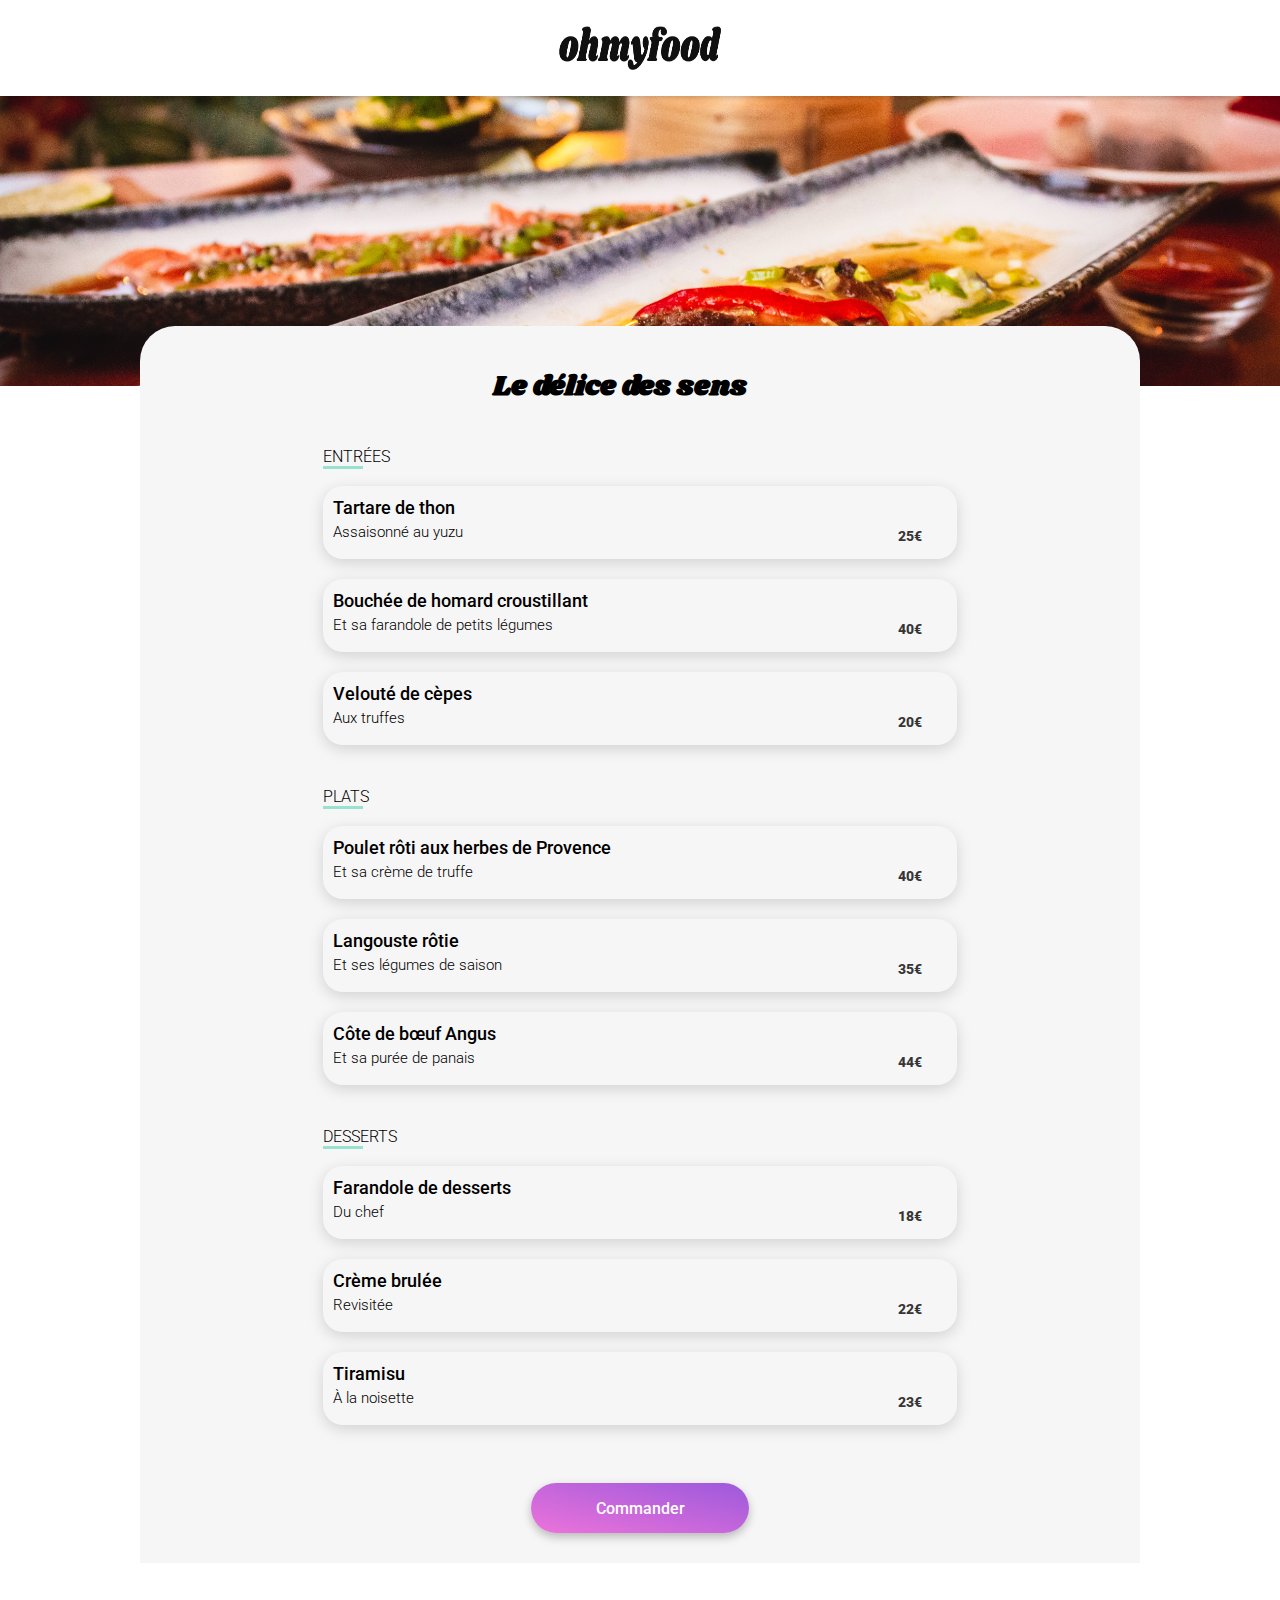
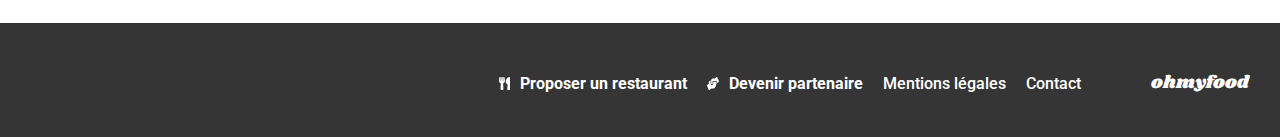
==== commit 21b03d17: "animation pages restaurants termines, responsive ok ok,manque que la finalite du coeur" ====
--- a/restaurants/delice.html
+++ b/restaurants/delice.html
@@ -48,104 +48,175 @@
           <i class="fa-solid fa-heart fa-sm"></i>          
         </div>
        
-        <div class="entrees">
+        <div class="choixPlat">
           <h2 class="menu">ENTRÉES</h2>
-          <div class="rectangle2">
-            <div class="sous-titre">
-                Tartare de thon
-            </div>
-            <div class="description">
-                Assaisonné au yuzu<span>25€</span>
-            </div>
-          </div>  
-        
-
-          <div class="rectangle2">
-            <div class="sous-titre">
-                Bouchée de homard croustillant
-            </div>
-            <div class="description">
-                Et sa farandole de petits légumes<span>40€</span>
-            </div>
-          </div>
-          
-
-          <div class="rectangle2">
-            <div class="sous-titre">
-                Velouté de cèpes
-            </div>
-            <div class="description">
-                Aux truffes<span>20€</span>
-            </div>
-          </div>
-          
+
+          <div class="rectangle2">
+            <div class="texte">
+              <div class="description">
+                <h3 class="descriptionTitre">Tartare de thon</h3>
+                <p class="descriptiontTexte">
+                  Assaisonné au yuzu
+                </p>
+              </div>
+            </div>
+            <div class="prix">
+              <p class="montant">25€</p>
+              <div class="progress">
+                <i class="fa-solid fa-circle-check fa-lg"></i>
+              </div>
+            </div>
+          </div>       
+          
+          <div class="rectangle2">
+            <div class="texte">
+              <div class="description">
+                <h3 class="descriptionTitre">Bouchée de homard croustillant</h3>
+                <p class="descriptiontTexte">
+                  Et sa farandole de petits légumes
+                </p>
+              </div>
+            </div>
+            <div class="prix">
+              <p class="montant">40€</p>
+              <div class="progress">
+                <i class="fa-solid fa-circle-check fa-lg"></i>
+              </div>
+            </div>
+          </div> 
+          
+          <div class="rectangle2">
+            <div class="texte">
+              <div class="description">
+                <h3 class="descriptionTitre">Velouté de cèpes</h3>
+                <p class="descriptiontTexte">
+                  Aux truffes
+                </p>
+              </div>
+            </div>
+            <div class="prix">
+              <p class="montant">20€</p>
+              <div class="progress">
+                <i class="fa-solid fa-circle-check fa-lg"></i>
+              </div>
+            </div>
+          </div>
+
+        </div>            
+
+          
+        <div class="choixPlat">
+            <h2 class="menu">PLATS</h2>
+
+            <div class="rectangle2">
+              <div class="texte">
+                <div class="description">
+                  <h3 class="descriptionTitre">Poulet rôti aux herbes de Provence</h3>
+                  <p class="descriptiontTexte">
+                    Et sa crème de truffe
+                  </p>
+                </div>
+              </div>
+              <div class="prix">
+                <p class="montant">40€</p>
+                <div class="progress">
+                  <i class="fa-solid fa-circle-check fa-lg"></i>
+                </div>
+              </div>
+            </div>
+            
+            <div class="rectangle2">
+              <div class="texte">
+                <div class="description">
+                  <h3 class="descriptionTitre">Langouste rôtie</h3>
+                  <p class="descriptiontTexte">
+                    Et ses légumes de saison
+                  </p>
+                </div>
+              </div>
+              <div class="prix">
+                <p class="montant">35€</p>
+                <div class="progress">
+                  <i class="fa-solid fa-circle-check fa-lg"></i>
+                </div>
+              </div>
+            </div>
+            
+            <div class="rectangle2">
+              <div class="texte">
+                <div class="description">
+                  <h3 class="descriptionTitre">Côte de bœuf Angus</h3>
+                  <p class="descriptiontTexte">
+                    Et sa purée de panais
+                  </p>
+                </div>
+              </div>
+              <div class="prix">
+                <p class="montant">44€</p>
+                <div class="progress">
+                  <i class="fa-solid fa-circle-check fa-lg"></i>
+                </div>
+              </div>
+            </div>
+
+        </div> 
+
+        <div class="choixPlat">
+          <h2 class="menu">DESSERTS</h2>
+
+          <div class="rectangle2">
+            <div class="texte">
+              <div class="description">
+                <h3 class="descriptionTitre">Farandole de desserts</h3>
+                <p class="descriptiontTexte">
+                  Du chef
+                </p>
+              </div>
+            </div>
+            <div class="prix">
+              <p class="montant">18€</p>
+              <div class="progress">
+                <i class="fa-solid fa-circle-check fa-lg"></i>
+              </div>
+            </div>
+          </div>
+
+          <div class="rectangle2">
+            <div class="texte">
+              <div class="description">
+                <h3 class="descriptionTitre">Crème brulée</h3>
+                <p class="descriptiontTexte">
+                  Revisitée
+                </p>
+              </div>
+            </div>
+            <div class="prix">
+              <p class="montant">22€</p>
+              <div class="progress">
+                <i class="fa-solid fa-circle-check fa-lg"></i>
+              </div>
+            </div>
+          </div>
+          
+          <div class="rectangle2">
+            <div class="texte">
+              <div class="description">
+                <h3 class="descriptionTitre">Tiramisu</h3>
+                <p class="descriptiontTexte">
+                  À la noisette
+                </p>
+              </div>
+            </div>
+            <div class="prix">
+              <p class="montant">23€</p>
+              <div class="progress">
+                <i class="fa-solid fa-circle-check fa-lg"></i>
+              </div>
+            </div>
+          </div>
+                     
+      
         </div>
-
-          <div class="entrees">
-            <h2 class="menu">PLATS</h2>
-            <div class="rectangle2">
-              <div class="sous-titre">
-                Poulet rôti aux herbes de Provence
-              </div>
-                <div class="description">
-                    Et sa crème de truffe<span>40€</span>
-                </div>
-              </div>
-            </div>
-      
-            <div class="rectangle2">
-              <div class="sous-titre">
-                Langouste rôtie
-              </div>
-              <div class="description">
-                Et ses légumes de saison<span>35€</span>
-              </div>
-            </div>
-            
-      
-            <div class="rectangle2">
-              <div class="sous-titre">
-                Côte de bœuf Angus
-              </div>
-              <div class="description">
-                Et sa purée de panais<span>44€</span>
-              </div>
-            </div>
-                  
-         
-
-
-          <div class="entrees">
-            <h2 class="menu">DESSERTS</h2>
-            <div class="rectangle2">
-              <div class="sous-titre">
-                Farandole de desserts
-              </div>
-              <div class="description">
-                Du chef<span>18€</span>
-              </div>
-            </div>
-            
-      
-            <div class="rectangle2">
-              <div class="sous-titre">
-                Crème brulée
-              </div>
-              <div class="description">
-                Revisitée<span>22€</span>
-              </div>
-            </div>
-            
-      
-            <div class="rectangle2">
-              <div class="sous-titre">
-                Tiramisu
-              </div>
-              <div class="description">
-                À la noisette<span>23€</span>
-              </div>
-            </div>
-          </div>
       
           
           <div class="positionBtnCmd">
--- a/css/styles.css
+++ b/css/styles.css
@@ -1,18 +1,15 @@
 @charset "UTF-8";
 .main-container {
-  display: flex;
-  width: 100%;
-  box-sizing: border-box;
-  flex-wrap: wrap;
+  width: 100%;
+}
+
+body {
+  display: flex;
+  justify-content: center;
   margin: 0px;
   padding: 0px;
-}
-
-body {
-  display: flex;
-  justify-content: center;
-  margin: 0px;
-  padding: 0px;
+  width: 100%;
+  box-sizing: border-box;
 }
 
 /********Section du logo********/
@@ -57,7 +54,6 @@
   align-items: center;
   flex-direction: column;
   text-align: center;
-  width: 100%;
   height: 290px;
   background-color: #f6f6f6;
   font-family: "Roboto", sans-serif;
@@ -68,6 +64,7 @@
   font-weight: 700;
   font-family: "Roboto", sans-serif;
   margin: 0px;
+  padding: 0px 20px;
 }
 .exploration p {
   font-size: 18px;
@@ -114,7 +111,6 @@
 
 .fonctionnement {
   display: flex;
-  width: 100%;
   flex-direction: column;
   padding: 30px 30px;
   gap: 30px;
@@ -127,6 +123,7 @@
   font-family: "Roboto", sans-serif;
   height: 30px;
   width: 100%;
+  padding-bottom: 10px;
 }
 
 .position-rectangle {
@@ -136,6 +133,11 @@
   position: relative;
   justify-content: center;
   width: 100%;
+}
+
+.position-total {
+  max-width: 1080px;
+  margin: 0px auto;
 }
 
 .rectangle {
@@ -176,7 +178,6 @@
 /******Section de la presentation des différents restaurants***********/
 .restaurant {
   background-color: #f6f6f6;
-  width: 100%;
   padding: 30px 30px 40px 30px;
   flex-direction: column;
   display: flex;
@@ -188,6 +189,11 @@
   font-weight: 700;
   font-family: "Roboto", sans-serif;
   display: flex;
+}
+
+.positionRestauTotal {
+  max-width: 1040px;
+  margin: 0px auto;
 }
 
 .positionCadre {
@@ -263,14 +269,20 @@
   color: inherit;
 }
 
-.fa-heart.fa-regular {
-  color: #353535;
+.coeur-vide {
   position: relative;
   display: flex;
   justify-content: flex-end;
   align-items: center;
   top: 30px;
-  right: 60px;
+  right: 20px;
+  /*rajouté pour le test*/
+  font-size: 25px;
+  /*test*/
+}
+.coeur-vide:hover {
+  background-color: #FF79DA;
+  border: none;
 }
 
 .coeur-rempli {
@@ -279,7 +291,7 @@
   justify-content: flex-end;
   align-items: center;
   top: 30px;
-  right: 60px;
+  right: 0px;
   opacity: 0;
   transition: all 2s;
 }
@@ -327,12 +339,25 @@
 
 /*.....................Le responsive de le pade d'accueil.............................*/
 @media screen and (min-width: 768px) {
+  .en-tete {
+    height: 96px;
+  }
   .exploration {
     height: 220px;
+    padding: 30px 0px;
+  }
+  .exploration h1 {
+    font-size: 40px;
+  }
+  .exploration p {
+    margin-top: 30px;
   }
   .fonctionnement {
     flex-direction: column;
     justify-content: center;
+    padding-top: 50px;
+    padding-bottom: 50px;
+    padding-left: 0px;
   }
   .fonctionnement .fonctionnement.h1 {
     padding-left: 80px;
@@ -367,7 +392,7 @@
   footer {
     height: 54px;
     flex-direction: row-reverse;
-    padding: 30px 25px;
+    padding: 30px 0px;
     justify-content: flex-end;
     align-items: center;
     gap: 50px;
@@ -384,14 +409,6 @@
     gap: 10px;
     justify-content: space-around;
     margin-right: 20px;
-  }
-}
-@media screen and (min-width: 1201px) {
-  .rectangle {
-    width: 360px;
-  }
-  .position {
-    padding-left: 120px;
   }
 }
 /*-_-_-_-_-_-_-_-Loader_-_-_-_-_-_-_-_-_-_-_-_-_-_-_-_*/
@@ -460,13 +477,7 @@
 }
 /* -_-_-_-_-_ Les pages des restaurants _-_-_-_-_-_-_-_-_*/
 .main-container2 {
-  display: flex;
-  width: 100%;
-  box-sizing: border-box;
-  flex-wrap: wrap;
-  margin: 0px;
-  padding: 0px;
-  justify-content: center;
+  width: 100%;
 }
 
 .localisation2 {
@@ -487,7 +498,7 @@
   width: 100%;
   position: relative;
   box-shadow: 0px 2px 4px 0px rgba(0, 0, 0, 0.15);
-  font-size: 28px;
+  font-size: 1.8rem;
 }
 .en-tete2 img {
   width: 162px;
@@ -512,44 +523,48 @@
   top: -60px;
   width: 100%;
   position: relative;
-  padding: 0px 17px;
 }
 
 .gros-titre {
   display: flex;
+  flex-direction: row;
+  align-items: center;
+  gap: 20px;
+  justify-content: center;
+}
+.gros-titre h1 {
   font-family: "Shrikhand", serif;
-  font-size: 28px;
-  flex-direction: row;
-  align-items: center;
-  gap: 20px;
-}
-.gros-titre .coeur-vide {
-  position: relative;
-  display: flex;
-  justify-content: flex-end;
-  align-items: center;
-  top: 0px;
-  right: 0px;
+  font-size: 1.17rem;
+  font-weight: 600;
+}
+.gros-titre .coeur-vide2 {
   /*rajouté pour le test*/
   font-size: 25px;
   /*test*/
 }
-.gros-titre .coeur-vide:hover {
-  background-color: #FF79DA;
+.gros-titre .coeur-vide2:hover {
+  background-image: linear-gradient(193.33deg, #9356dc -11.44%, #ff79da 123.93%);
+  background-clip: text;
+  -webkit-background-clip: text;
+  color: transparent;
   border: none;
-}
-
-.entrees {
-  margin-bottom: 30px;
+  transition: all 2s;
+  font-weight: 800;
+  font-size: 25px;
+}
+
+.choixPlat {
+  margin: 0px 19px 30px 19px;
 }
 
 .menu {
   color: black;
   font-family: "Roboto", sans-serif;
-  font-size: 16px;
+  font-size: 1rem;
   font-weight: 300;
   display: inline;
   gap: 10px;
+  margin-top: 55px;
 }
 .menu::after {
   content: "";
@@ -560,145 +575,97 @@
   background: #99e2d0;
 }
 
-.sous-titre {
-  font-family: "Roboto", sans-serif;
-  font-size: 18px;
-  font-weight: 600;
+.rectangle2 {
+  display: flex;
+  background-color: #f6f6f6;
+  border-radius: 20px;
+  box-shadow: 0px 4px 15px 0px rgba(0, 0, 0, 0.15);
+  font-family: "Roboto", sans-serif;
+  width: 100%;
+  cursor: pointer;
+  overflow: hidden;
+  height: 73px;
+  justify-content: space-between;
+  margin-bottom: 12px;
+  gap: 50px;
+  margin-top: 20px;
+}
+.rectangle2:active .prix {
+  margin-right: 0px;
+}
+
+.texte {
+  display: flex;
+  overflow: hidden;
+}
+
+.descriptionTitre {
   text-overflow: ellipsis;
   white-space: nowrap;
   overflow: hidden;
-  display: flex;
-  text-overflow: ellipsis;
-}
-
-.description {
-  display: flex;
+  font-weight: 500;
+  font-size: 1.1rem;
+  margin: 0px;
+  font-family: "Roboto", sans-serif;
+  padding-top: 10px;
+}
+
+.descriptiontTexte {
+  margin-top: 5px;
+  font-weight: 300;
+  font-size: 0.94rem;
   text-overflow: ellipsis;
   white-space: nowrap;
-  font-size: 15.043px;
-  font-family: "Roboto", sans-serif;
-  font-weight: 400;
-  justify-content: space-between;
   overflow: hidden;
-}
-
-.rectangle2 {
-  display: flex;
-  background-color: #f6f6f6;
-  border-radius: 20px;
-  box-shadow: 0px 4px 15px 0px rgba(0, 0, 0, 0.15);
-  font-family: "Roboto", sans-serif;
-  width: 100%;
-  height: 73px;
-  margin-bottom: 20px;
-  box-sizing: border-box;
-  padding: 15px;
-  flex-direction: column;
-  margin-top: 20px;
-  justify-content: space-between;
-}
-
-/**************** test **********************/
-.rectangle3 {
-  display: flex;
-  background-color: #f6f6f6;
-  border-radius: 20px;
-  box-shadow: 0px 4px 15px 0px rgba(0, 0, 0, 0.15);
-  font-family: "Roboto", sans-serif;
-  width: 100%;
-  text-align: left;
-  cursor: pointer;
-  overflow: hidden;
-  flex-direction: column;
-  height: 73px;
-  align-items: center;
-}
-.rectangle3:hover .progress {
-  animation: progress 2s ease;
+  font-family: "Roboto", sans-serif;
+}
+
+.prix {
+  display: flex;
+  gap: 20px;
+  margin-right: -65px;
+  transition: margin-right 0.8s ease-in-out;
+  color: #353535;
+}
+
+.montant {
+  display: flex;
+  flex-direction: column;
+  justify-content: flex-end;
+  padding-bottom: 0px;
+  font-size: 0.9rem;
+  font-weight: 800;
+  margin-right: 15px;
 }
 
 .progress {
   display: flex;
   justify-content: center;
   align-items: center;
-  width: 120px;
+  width: 65px;
   height: 73px;
   color: white;
   background-color: #99E2D0;
-  right: -113px;
-  position: relative;
   border-top-right-radius: 20px;
   border-bottom-right-radius: 20px;
-  top: 0px;
-  transition: all 0.5s;
-}
-
-@keyframes progress {
-  from {
-    right: -100px;
-  }
-  to {
-    right: 0px;
-  }
-}
-.conteneur-descriptif {
-  display: flex;
-  /*_-_-_-ajout selon modele hihihi-_-_-_-*/
-  width: 100%;
-  flex-direction: row;
-  justify-content: space-between;
-}
-
-.description2 {
+}
+.progress .encoche {
+  display: flex;
+  justify-content: center;
+  align-items: center;
+}
+
+.description {
   display: flex;
   text-overflow: ellipsis;
   white-space: nowrap;
-  font-size: 15.043px;
+  font-size: 0.94rem;
   font-family: "Roboto", sans-serif;
   font-weight: 400;
   justify-content: center;
   overflow: hidden;
-  width: 90%;
   flex-direction: column;
   padding-left: 10px;
-  position: relative;
-}
-.description2 span {
-  display: flex;
-  justify-content: right;
-  align-items: center;
-  padding-top: 30px;
-  padding-right: 8px;
-  width: 10%;
-  font-weight: 700;
-  height: 51px;
-  position: absolute;
-  right: 0px;
-}
-.description2 h3 {
-  margin: 5px 0px;
-  overflow: hidden;
-  text-overflow: ellipsis;
-}
-.description2 p {
-  margin: 3px 0px;
-  overflow: hidden;
-  text-overflow: ellipsis;
-  font-family: "Roboto", sans-serif;
-  font-size: 18px;
-  font-weight: 400;
-  white-space: nowrap;
-  display: flex;
-}
-
-.sous-titre2 {
-  font-family: "Roboto", sans-serif;
-  font-size: 18px;
-  font-weight: 600;
-  text-overflow: ellipsis;
-  white-space: nowrap;
-  overflow: hidden;
-  display: flex;
 }
 
 .positionBtnCmd {
@@ -740,12 +707,26 @@
 
 /*_-_-_-_-_-_-_-_-_le responsive des restaurants_-_-_-_-_-_-_-_-*/
 @media screen and (min-width: 768px) {
+  .en-tete2 {
+    height: 96px;
+  }
   .fond-arrondi {
-    width: 1055px;
+    max-width: 1000px;
     align-items: center;
+    margin: 0px auto;
+  }
+  .choixPlat {
+    width: 634px;
+  }
+  .gros-titre h1 {
+    margin: 40px 0px;
+    font-size: 1.75rem;
   }
   .rectangle2 {
-    width: 604px;
+    cursor: default;
+  }
+  .rectangle2:hover .prix {
+    margin-right: 0px;
   }
 }
 
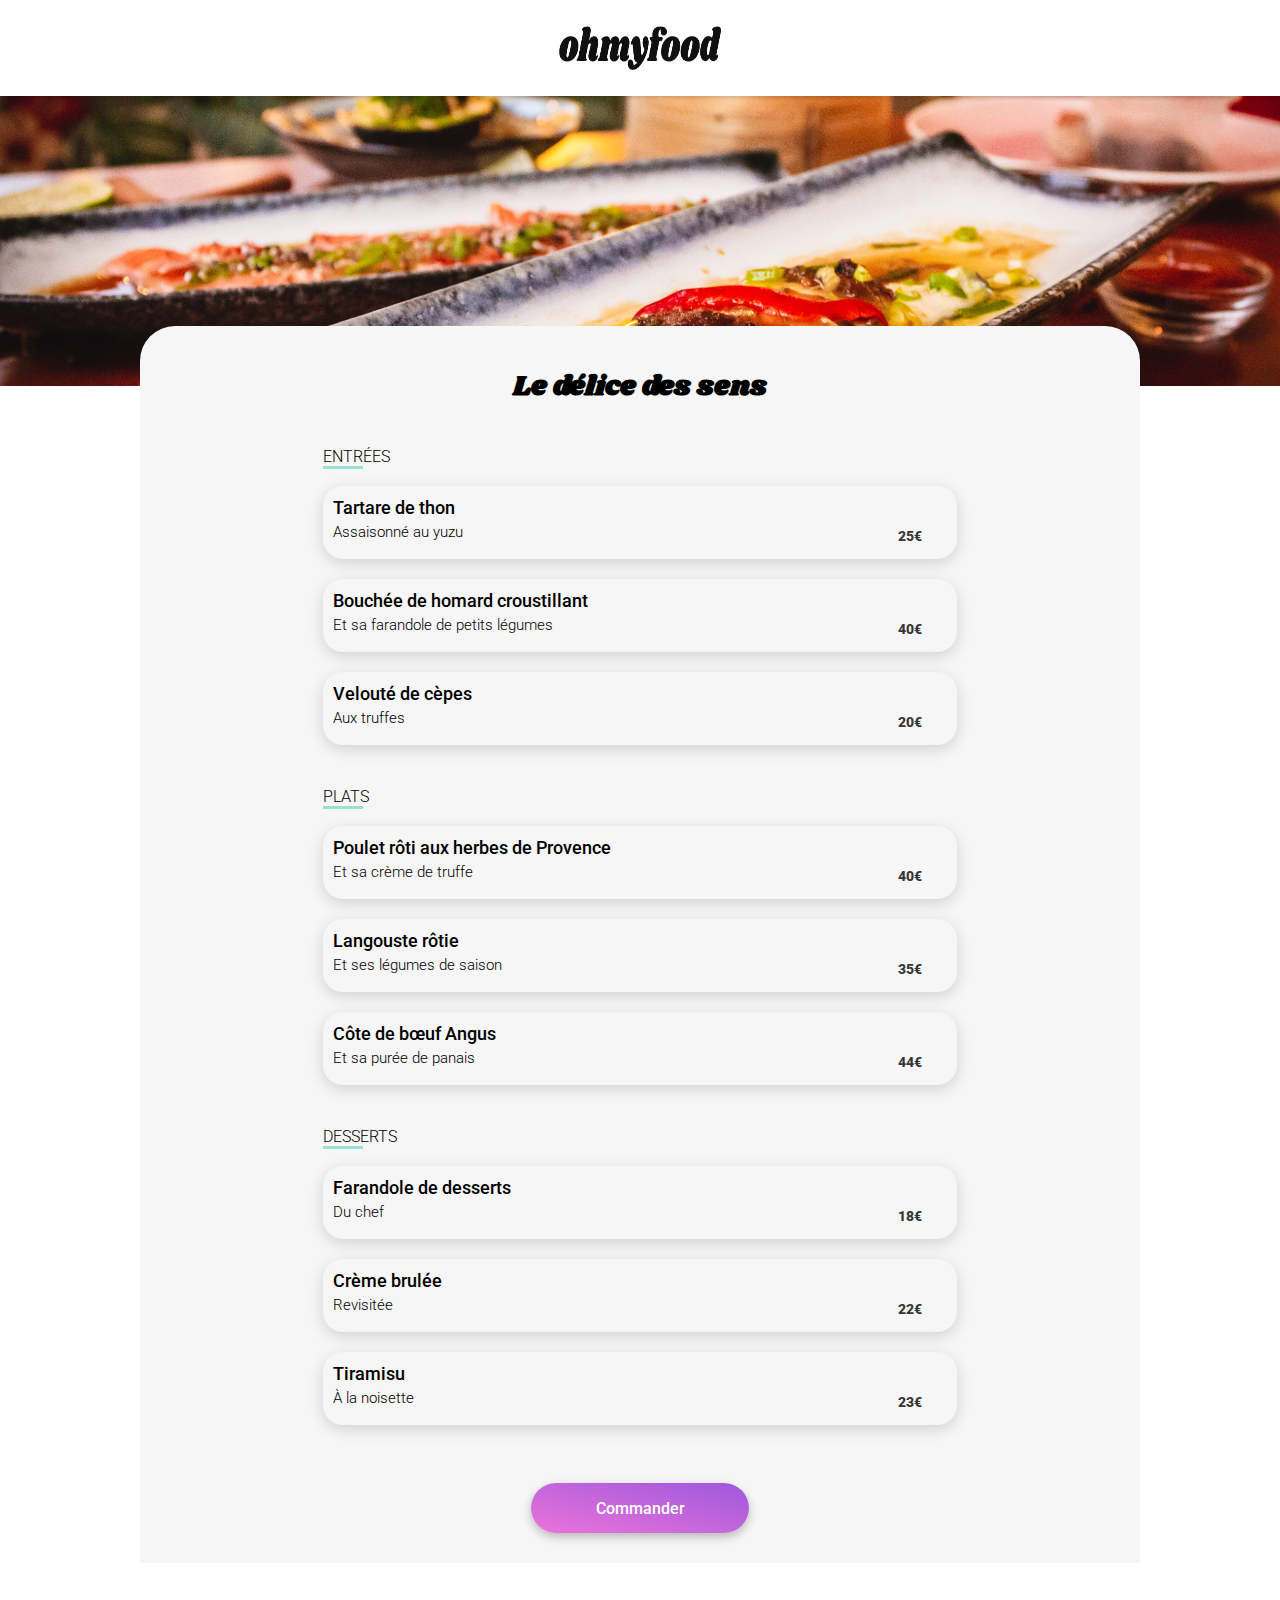
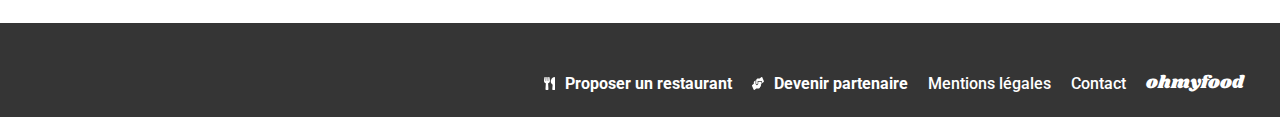
==== commit 23302bcb: "99% finito" ====
--- a/restaurants/delice.html
+++ b/restaurants/delice.html
@@ -44,8 +44,10 @@
         
         <div class="gros-titre">
           <h1>Le délice des sens</h1>
-          <i class="fa-regular fa-heart fa-sm"></i> 
-          <i class="fa-solid fa-heart fa-sm"></i>          
+          <div class="coeurSuperpose">
+            <i class="fa-regular fa-heart coeur-vide2"></i>
+            <i class="fa-solid fa-heart coeur-rempli2"></i>
+          </div>          
         </div>
        
         <div class="choixPlat">
@@ -229,12 +231,12 @@
           <h3>ohmyfood</h3>
           <ul>
             <li>
-              <img src="/Images-icones-textes/icones/couverts.svg">
+              <img src="../Images-icones-textes/icones/couverts.svg">
               <b>Proposer un restaurant</b>
       
             </li>
             <li>
-              <img src="/Images-icones-textes/icones/poigneeDeMain.svg">
+              <img src="../Images-icones-textes/icones/poigneeDeMain.svg">
             <b> Devenir partenaire</b>
             </li>
             <li>Mentions légales</li>
--- a/css/styles.css
+++ b/css/styles.css
@@ -193,7 +193,6 @@
 
 .positionRestauTotal {
   max-width: 1040px;
-  margin: 0px auto;
 }
 
 .positionCadre {
@@ -270,36 +269,32 @@
 }
 
 .coeur-vide {
-  position: relative;
-  display: flex;
-  justify-content: flex-end;
-  align-items: center;
-  top: 30px;
-  right: 20px;
-  /*rajouté pour le test*/
   font-size: 25px;
-  /*test*/
-}
-.coeur-vide:hover {
-  background-color: #FF79DA;
-  border: none;
 }
 
 .coeur-rempli {
-  position: relative;
-  display: flex;
-  justify-content: flex-end;
-  align-items: center;
-  top: 30px;
-  right: 0px;
   opacity: 0;
   transition: all 2s;
+  font-size: 25px;
 }
 .coeur-rempli:hover {
   opacity: 1;
   color: transparent;
   background-image: linear-gradient(#9356DC, #FF79DA);
   background-clip: text;
+  -webkit-background-clip: text;
+}
+
+.coeurSuperpose2 {
+  display: flex;
+  top: 20px;
+  right: 58px;
+  justify-content: flex-end;
+  position: relative;
+}
+
+.coeur-vide, .coeur-rempli {
+  position: absolute;
 }
 
 /*****************************Pied de page************************************/
@@ -357,7 +352,7 @@
     justify-content: center;
     padding-top: 50px;
     padding-bottom: 50px;
-    padding-left: 0px;
+    padding-left: 25px;
   }
   .fonctionnement .fonctionnement.h1 {
     padding-left: 80px;
@@ -375,6 +370,9 @@
     justify-content: center;
     flex-wrap: wrap;
     gap: 15px;
+  }
+  .positionRestauTotal {
+    margin: 0px auto;
   }
   .positionCadre {
     flex-direction: row;
@@ -392,10 +390,9 @@
   footer {
     height: 54px;
     flex-direction: row-reverse;
-    padding: 30px 0px;
+    padding: 30px 0px 10px 0px;
     justify-content: flex-end;
     align-items: center;
-    gap: 50px;
   }
   footer h3 {
     width: 150px;
@@ -412,7 +409,7 @@
   }
 }
 /*-_-_-_-_-_-_-_-Loader_-_-_-_-_-_-_-_-_-_-_-_-_-_-_-_*/
-.loader-container {
+.loader-container { /* Fond gris fonce*/
   border-radius: 5px;
   background: #333;
   width: 100vw;
@@ -426,7 +423,7 @@
   animation: stop-loader 0.5s 2s forwards;
 }
 
-.loader {
+.loader { /*1er cercle*/
   display: block;
   position: absolute;
   width: 250px;
@@ -444,7 +441,7 @@
   border: 7px solid transparent;
 }
 
-.loader::before {
+.loader::before { /*3eme et plus petit cercle*/
   top: 10px;
   left: 10px;
   right: 10px;
@@ -453,7 +450,7 @@
   animation: spin 3s linear infinite;
 }
 
-.loader::after {
+.loader::after { /*2eme cercle*/
   top: 25px;
   left: 25px;
   right: 25px;
@@ -462,7 +459,7 @@
   animation: spin 1.5s linear infinite;
 }
 
-@keyframes spin {
+@keyframes spin { /*rotation des cercles*/
   0% {
     transform: rotate(0deg);
   }
@@ -470,7 +467,7 @@
     transform: rotate(360deg);
   }
 }
-@keyframes stop-loader {
+@keyframes stop-loader { /*arret et disparition du loader*/
   to {
     transform: scale(0);
   }
@@ -529,28 +526,41 @@
   display: flex;
   flex-direction: row;
   align-items: center;
-  gap: 20px;
   justify-content: center;
 }
 .gros-titre h1 {
   font-family: "Shrikhand", serif;
   font-size: 1.17rem;
   font-weight: 600;
+  margin: 40px 0px;
 }
 .gros-titre .coeur-vide2 {
   /*rajouté pour le test*/
   font-size: 25px;
-  /*test*/
-}
-.gros-titre .coeur-vide2:hover {
-  background-image: linear-gradient(193.33deg, #9356dc -11.44%, #ff79da 123.93%);
+}
+.gros-titre .coeur-rempli2 {
+  opacity: 0;
+  transition: all 2s;
+  font-size: 25px;
+}
+.gros-titre .coeur-rempli2:hover {
+  opacity: 1;
+  color: transparent;
+  background-image: linear-gradient(#9356DC, #FF79DA);
   background-clip: text;
   -webkit-background-clip: text;
-  color: transparent;
-  border: none;
-  transition: all 2s;
-  font-weight: 800;
-  font-size: 25px;
+}
+.gros-titre .coeurSuperpose {
+  display: flex;
+  transform: translate(13px, -10px);
+}
+
+.coeur-vide2, .coeur-rempli2 {
+  position: absolute;
+}
+
+.coeur-vide-test, .coeur-rempli-test {
+  position: absolute;
 }
 
 .choixPlat {
@@ -587,7 +597,6 @@
   height: 73px;
   justify-content: space-between;
   margin-bottom: 12px;
-  gap: 50px;
   margin-top: 20px;
 }
 .rectangle2:active .prix {
@@ -623,7 +632,7 @@
 .prix {
   display: flex;
   gap: 20px;
-  margin-right: -65px;
+  margin-right: -91px;
   transition: margin-right 0.8s ease-in-out;
   color: #353535;
 }
@@ -719,7 +728,6 @@
     width: 634px;
   }
   .gros-titre h1 {
-    margin: 40px 0px;
     font-size: 1.75rem;
   }
   .rectangle2 {
@@ -728,6 +736,9 @@
   .rectangle2:hover .prix {
     margin-right: 0px;
   }
+  .rectangle2 .prix {
+    margin-right: -65px;
+  }
 }
 
 /*# sourceMappingURL=styles.css.map */
